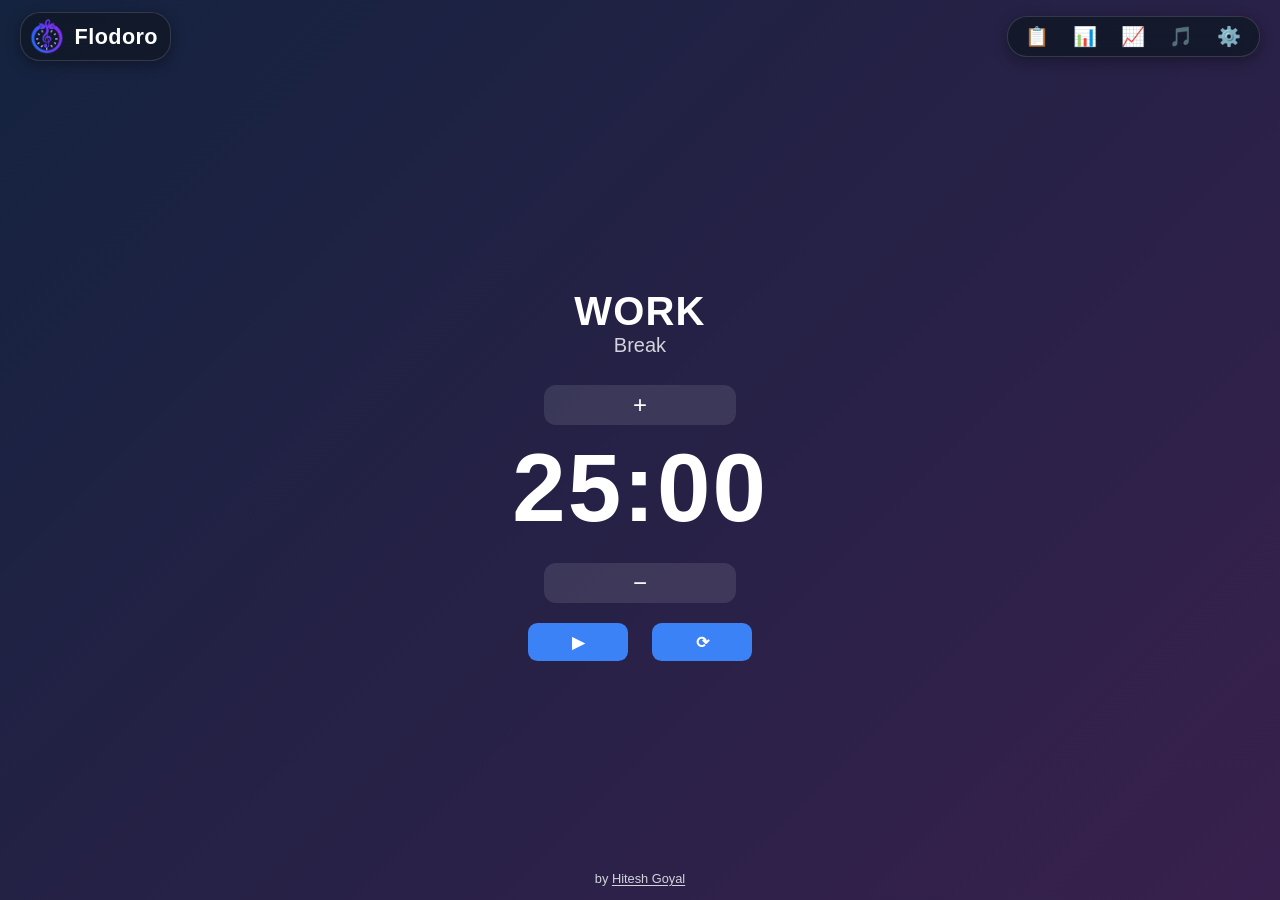
==== index.html @ b738a795 "Add author metadata and a share image for Flodoro Name Hitesh Goyal in the page metadata and structu" ====
<!DOCTYPE html>
<html lang="en">

<head>
  <meta charset="UTF-8" />
  <meta name="viewport" content="width=device-width, initial-scale=1.0" />
  <title>Flodoro — Pomodoro timer and task manager</title>
  <meta name="description"
    content="Flodoro is a free, serverless Pomodoro timer and local-first task manager with history, themes, notifications, and optional local music playlists." />
  <meta name="author" content="Hitesh Goyal" />
  <link rel="author" href="https://hiteshgoyal.me" />
  <meta name="robots" content="index, follow, max-image-preview:large" />
  <link rel="canonical" href="https://hiteshgoyal.me/flodoro/" />
  <link rel="sitemap" type="application/xml" title="Sitemap"
    href="https://hiteshgoyal.me/flodoro/sitemap.xml" />
  <link rel="alternate" type="text/markdown" href="index.html.md" title="LLM-readable page summary" />
  <link rel="help" type="text/plain" href="llms.txt" title="LLM and agent site index" />
  <meta property="og:type" content="website" />
  <meta property="og:site_name" content="Flodoro" />
  <meta property="og:title" content="Flodoro — Pomodoro timer and task manager" />
  <meta property="og:description"
    content="Serverless Pomodoro timer with local tasks, session history, themes, notifications, and optional local music." />
  <meta property="og:url" content="https://hiteshgoyal.me/flodoro/" />
  <meta property="og:image" content="https://hiteshgoyal.me/flodoro/assets/og-image.png" />
  <meta property="og:image:alt" content="Flodoro logo beside the words Pomodoro timer and task manager" />
  <meta property="og:image:width" content="1200" />
  <meta property="og:image:height" content="630" />
  <meta property="og:image:type" content="image/png" />
  <meta property="og:locale" content="en_US" />
  <meta name="twitter:card" content="summary_large_image" />
  <meta name="twitter:title" content="Flodoro — Pomodoro timer and task manager" />
  <meta name="twitter:description"
    content="Free, local-first Pomodoro timer and task manager. No account required." />
  <meta name="twitter:image" content="https://hiteshgoyal.me/flodoro/assets/og-image.png" />
  <meta name="twitter:image:alt" content="Flodoro logo beside the words Pomodoro timer and task manager" />
  <script type="application/ld+json">
    {
      "@context": "https://schema.org",
      "@type": ["SoftwareApplication", "WebApplication"],
      "name": "Flodoro",
      "alternateName": "Flodoro Pomodoro",
      "url": "https://hiteshgoyal.me/flodoro/",
      "image": "https://hiteshgoyal.me/flodoro/assets/og-image.png",
      "codeRepository": "https://github.com/indianeagle4599/flodoro",
      "description": "Serverless, local-first Pomodoro timer and task manager with session history, themes, notifications, and optional local music playlists.",
      "author": {
        "@type": "Person",
        "name": "Hitesh Goyal",
        "url": "https://hiteshgoyal.me"
      },
      "applicationCategory": "ProductivityApplication",
      "operatingSystem": "Any",
      "browserRequirements": "Requires JavaScript. Works in modern browsers with localStorage.",
      "offers": {
        "@type": "Offer",
        "price": "0",
        "priceCurrency": "USD"
      },
      "featureList": [
        "Configurable Pomodoro work and break durations",
        "Local task list with starring and reordering",
        "Session history and statistics",
        "Theme presets, gradients, and dark mode",
        "Notification sounds, toasts, and browser alerts",
        "Local music folder playlists via browser APIs"
      ],
      "isAccessibleForFree": true,
      "inLanguage": "en"
    }
  </script>
  <link rel="icon" type="image/png" href="assets/flodoro-logo.png" />
  <link rel="stylesheet" href="style.css" />
</head>

<!-- 🔔 Audio notification chime -->
<audio id="notification-sound"
  src="assets/audio/notify.mp3"
  preload="auto"></audio>

<!-- 💬 Toast container -->
<div id="toast" class="toast hidden" role="alert"></div>

<style>
  .toast {
    position: fixed;
    bottom: 20px;
    left: 50%;
    transform: translateX(-50%);
    background: #333;
    color: #fff;
    padding: 12px 20px;
    border-radius: 8px;
    font-size: 0.9rem;
    z-index: 9999;
    opacity: 0;
    transition: opacity 0.3s ease;
  }

  .toast.show {
    opacity: 1;
  }
</style>


<body>
  <noscript>
    <p class="noscript-notice">Flodoro needs JavaScript for the timer.
      See the <a href="index.html.md">page summary</a> or <a href="https://github.com/indianeagle4599/flodoro">repository</a>.</p>
  </noscript>
  <div id="app" tabindex="0">
    <header class="app-navbar" role="banner">
      <div class="navbar-brand">
        <img class="navbar-logo" src="assets/flodoro-logo.png" alt="Flodoro logo, a clock with a treble clef" width="36" height="36" />
        <h1 class="navbar-title">Flodoro</h1>
      </div>
      <div class="header-tray">
        <button id="tasks-button" class="icon-button" aria-label="Tasks" title="Tasks">📋</button>
        <button id="history-button" class="icon-button" aria-label="History" title="History">📊</button>
        <button id="stats-button" class="icon-button" aria-label="Statistics" title="Statistics">📈</button>
        <button id="audio-settings-button" class="icon-button" aria-label="Audio Settings"
          title="Audio Settings">🎵</button>
        <button id="settings-button" class="icon-button" aria-label="Settings" title="Settings">⚙️</button>
      </div>
    </header>
    <main class="main-content">
      <!-- User's selected quote of the day (if any) -->
      <div id="theme-quote-display" class="theme-quote hidden"></div>
      <!-- Motivational quote display shown during breaks; clicking cycles through quotes and a star button allows favouriting -->
      <div id="quote-display" class="quote-display hidden" role="button" aria-label="Break quote"></div>
      <!-- Mode toggle: click to switch between work and break sessions -->
      <div id="mode-toggle" class="mode-toggle" role="button" tabindex="0" aria-label="Toggle work/break">
        <span id="mode-main" class="mode-main">Work</span>
        <span id="mode-sub" class="mode-sub">Break</span>
      </div>
      <!-- Session label and timer wrapped with plus/minus controls -->
      <div id="session-label" class="session-label">Work</div>
      <div id="timer-wrapper" class="timer-wrapper">
        <button id="add-minute" class="icon-button time-adjust-btn" aria-label="Add one minute">+</button>
        <div id="timer-display" class="timer-display">25:00</div>
        <button id="subtract-minute" class="icon-button time-adjust-btn" aria-label="Remove one minute">−</button>
      </div>
      <div id="controls" class="controls">
        <button id="start-button" class="control-button" aria-label="Start / Pause" title="Start / Pause">▶</button>
        <button id="reset-button" class="control-button" aria-label="Reset" title="Reset">⟳</button>
        <button id="postpone-button" class="control-button hidden">Postpone Break</button>
      </div>

      <!-- Display the current task (if task manager is enabled) -->
      <div id="current-task" class="current-task hidden"></div>

      <!-- Display flagged (starred) tasks prominently -->
      <div id="flagged-tasks-display" class="flagged-tasks-display hidden"></div>
    </main>
    <footer class="site-credit">by <a href="https://hiteshgoyal.me">Hitesh Goyal</a></footer>
    <!-- Settings panel: slides out from the top right under the settings button. Hides when not active. -->
    <div id="settings-panel" class="settings-panel slideout hidden" role="dialog" aria-modal="true"
      aria-labelledby="settings-title">
      <h2 id="settings-title" class="settings-title">Settings</h2>
      <div class="settings-content">
        <!-- Duration settings grouped into two rows for cleaner layout -->
        <div class="settings-row">
          <div class="settings-group">
            <label for="work-duration">Work&nbsp;(min)</label>
            <input type="number" id="work-duration" min="1" value="25" />
          </div>
          <div class="settings-group">
            <label for="short-break-duration">Short&nbsp;break&nbsp;(min)</label>
            <input type="number" id="short-break-duration" min="1" value="5" />
          </div>
        </div>
        <div class="settings-row">
          <div class="settings-group">
            <label for="long-break-duration">Long&nbsp;break&nbsp;(min)</label>
            <input type="number" id="long-break-duration" min="1" value="15" />
          </div>
          <div class="settings-group">
            <label for="sessions-before-long">Pomodoros&nbsp;before&nbsp;long&nbsp;break</label>
            <input type="number" id="sessions-before-long" min="1" value="4" />
          </div>
        </div>
        <!-- Colour settings: gradient, accent and colour mode toggle in one row -->
        <div class="settings-row">
          <div class="settings-group">
            <label>Gradient</label>
            <div class="color-input-row">
              <input type="color" id="bg-color1" value="#3358a2" />
              <input type="color" id="bg-color2" value="#8f5bbb" />
            </div>
          </div>
          <div class="settings-group">
            <label for="color-picker">Accent</label>
            <input type="color" id="color-picker" value="#3b82f6" />
          </div>
          <div class="settings-group">
            <label for="color-mode-toggle">Mode</label>
            <button id="color-mode-toggle" class="toggle-button" aria-label="Toggle colour mode">Dark&nbsp;Mode</button>
          </div>
        </div>
        <!-- Theme preset selection (always below custom colour choices) -->
        <div class="settings-group">
          <label for="theme-preset-select">Theme&nbsp;preset</label>
          <select id="theme-preset-select">
            <option value="custom">Custom</option>
            <option value="twilight">Twilight</option>
            <option value="blue">Blue</option>
            <option value="green">Green</option>
            <option value="pink">Pink</option>
            <option value="frost">Frost</option>
            <option value="golden">Golden</option>
          </select>
        </div>
        <div class="settings-group notification-launch-group">
          <label id="notification-settings-label">Notifications</label>
          <div class="notification-launch-row">
            <span id="notification-settings-summary" class="settings-summary" aria-live="polite"></span>
            <button id="notification-settings-button" class="icon-button compact-panel-button" type="button"
              aria-label="Notification Settings" title="Notification Settings">🔔</button>
          </div>
        </div>
        <!-- Settings actions -->
        <div class="settings-actions">
          <button id="save-settings" class="control-button">Save</button>
          <button id="close-settings" class="control-button">Close</button>
        </div>
      </div>
    </div>
    <div id="notification-panel" class="notification-panel slideout hidden" role="dialog" aria-modal="true"
      aria-labelledby="notification-title">
      <h2 id="notification-title" class="panel-title">Notification Settings</h2>
      <div class="notification-content">
        <div id="notification-settings-container"></div>
        <div class="notification-actions">
          <button id="back-notifications" class="control-button">Back</button>
          <button id="close-notifications" class="control-button">Close</button>
        </div>
      </div>
    </div>
    <!-- Tasks panel: lists and manages tasks independently of settings -->
    <div id="tasks-panel" class="tasks-panel slideout hidden" role="dialog" aria-modal="true"
      aria-labelledby="tasks-title">
      <h2 id="tasks-title" class="panel-title">Tasks</h2>
      <div class="tasks-content">
        <div class="task-input-row">
          <input type="text" id="new-task-input" placeholder="Add a new task" />
          <button id="add-task-button" class="icon-button" aria-label="Add task">+</button>
        </div>
        <ul id="tasks-list" class="tasks-list"></ul>
        <div class="tasks-actions">
          <button id="close-tasks" class="control-button">Close</button>
        </div>
      </div>
    </div>
    <!-- History panel: displays completed work/break sessions -->
    <div id="history-panel" class="history-panel slideout hidden" role="dialog" aria-modal="true"
      aria-labelledby="history-title">
      <h2 id="history-title" class="panel-title">History</h2>
      <div class="history-content">
        <ul id="history-list" class="history-list"></ul>
        <div class="history-actions">
          <button id="clear-history" class="control-button">Clear</button>
          <button id="close-history" class="control-button">Close</button>
        </div>
      </div>
    </div>
    <!-- Audio settings panel: manages local playlists and playback -->
    <div id="audio-panel" class="audio-panel slideout hidden" role="dialog" aria-modal="true"
      aria-labelledby="audio-title">
      <h2 id="audio-title" class="panel-title">Audio Settings</h2>
      <div class="audio-content">
        <div class="settings-group playlist-launch-group">
          <label id="playlist-manager-label">Playlists</label>
          <div class="playlist-launch-row">
            <span id="playlist-manager-summary" class="settings-summary" aria-live="polite"></span>
            <button id="playlist-manager-button" class="icon-button compact-panel-button" type="button"
              aria-label="Playlist Manager" title="Playlist Manager">📁</button>
          </div>
        </div>
        <div class="settings-group">
          <label for="audio-genre-select">Playlist</label>
          <select id="audio-genre-select"><!-- options injected by JS --></select>
        </div>
        <div class="settings-group">
          <label for="audio-select">Track</label>
          <select id="audio-select">
            <option value="none">None</option>
            <!-- Track options will be populated dynamically -->
          </select>
        </div>
        <!-- Playback controls – circular pill buttons -->
        <div class="audio-playback-row">
          <button id="prev-track" class="pill-btn" aria-label="Previous">⏮</button>
          <button id="audio-play-pause" class="pill-btn" aria-label="Play / pause">▶</button>
          <button id="next-track" class="pill-btn" aria-label="Next">⏭</button>
        </div>
        <!-- Volume and mute -->
        <div class="volume-row">
          <button id="mute-toggle" class="icon-button" aria-label="Toggle mute">🔊</button>
          <input type="range" id="volume-slider" min="0" max="1" step="0.01" value="0.5" />
        </div>
        <!-- Audio progress bar (shown when a track is loaded) -->
        <div class="settings-group audio-progress-group hidden">
          <label for="audio-progress">Audio position</label>
          <input type="range" id="audio-progress" min="0" max="100" step="0.1" value="0" />
        </div>
        <div class="audio-actions">
          <button id="close-audio" class="control-button">Close</button>
        </div>
      </div>
    </div>
    <!-- Playlist manager panel: focused folder management away from the audio panel -->
    <div id="playlist-panel" class="playlist-panel slideout hidden" role="dialog" aria-modal="true"
      aria-labelledby="playlist-title">
      <h2 id="playlist-title" class="panel-title">Playlist Manager</h2>
      <div class="playlist-content">
        <div class="settings-group local-audio-group">
          <div class="local-audio-actions">
            <button id="local-audio-folder-button" class="control-button" type="button">Add folder</button>
            <button id="clear-local-audio-button" class="control-button hidden" type="button">Clear all</button>
          </div>
          <div id="local-audio-status" class="local-audio-status">Add one or more local music folders.</div>
          <div id="local-audio-list" class="local-audio-list" aria-live="polite"></div>
          <input id="local-audio-input" class="hidden" type="file" accept="audio/*" multiple webkitdirectory />
        </div>
        <div class="playlist-actions">
          <button id="back-playlist" class="control-button">Back</button>
          <button id="close-playlist" class="control-button">Close</button>
        </div>
      </div>
    </div>
    <!-- Statistics panel: shows counts of sessions and tasks -->
    <div id="stats-panel" class="stats-panel slideout hidden" role="dialog" aria-modal="true"
      aria-labelledby="stats-title">
      <h2 id="stats-title" class="panel-title">Statistics</h2>
      <div class="stats-content">
        <div id="stats-summary" class="stats-summary"></div>
        <div class="stats-actions">
          <button id="close-stats" class="control-button">Close</button>
        </div>
      </div>
    </div>
  </div>
  <audio id="audio-player" preload="auto"></audio>
  <script src="app.js"></script>
  <script data-goatcounter="https://hitesh-pomodoro.goatcounter.com/count"
    async src="//gc.zgo.at/count.js"></script>
</body>

</html>
---- style.css ----
/*
 * Stylesheet for the Flodoro web application
 *
 * The design focuses on simplicity and minimal distraction, with
 * clean typography and generous spacing. A full‑screen background
 * image is overlaid with a subtle colour tint to improve contrast
 * for the timer and controls. All colours and sizes are defined
 * with CSS variables to make future theme customisation easy.
 */

/* Root variables for colours, sizes and fonts */
:root {
  --font-family: "Segoe UI", Roboto, Helvetica, Arial, sans-serif;
  --color-primary: #fff;
  --color-secondary: #d1d5db;
  --color-accent: #3b82f6;
  --color-danger: #ef4444;
  --color-bg-overlay: rgba(0, 0, 0, 0.35);
  --panel-bg: rgba(17, 24, 39, 0.75);
  --font-size-title: 2.5rem;
  --font-size-timer: 6rem;
  --font-size-label: 2.5rem;
  --border-radius: 12px;
  --input-bg: #374151;
  --input-color: #ffffff;
  --input-border: transparent;

  /* Background used for quote displays; modified by JS for dark/light mode */
  --quote-bg: rgba(0, 0, 0, 0.4);

  /* Translucent surfaces for chips, items, pills, hovers. Flipped by JS for light mode. */
  --surface-soft: rgba(255, 255, 255, 0.1);
  --surface-soft-border: rgba(255, 255, 255, 0.12);
  --surface-strong: rgba(255, 255, 255, 0.22);
  --panel-border: rgba(255, 255, 255, 0.15);
  --panel-shadow: 0 4px 16px rgba(0, 0, 0, 0.5);
  --panel-top: 4.25rem;
}

html,
body {
  margin: 0;
  padding: 0;
  width: 100%;
  height: 100%;
  overflow: hidden;
  font-family: var(--font-family);
  color: var(--color-primary);
}

#app {
  position: relative;
  width: 100%;
  height: 100%;
  display: flex;
  flex-direction: column;
  align-items: center;
  justify-content: space-between;
  /* The background image will be updated by JavaScript via inline style */
  background-size: cover;
  background-position: center;
  background-repeat: no-repeat;
}

/* A dark overlay to enhance readability over the background image */
#app::before {
  content: "";
  position: absolute;
  top: 0;
  left: 0;
  right: 0;
  bottom: 0;
  background: var(--color-bg-overlay);
  z-index: 0;
}

/* Ensure the main content sits above the overlay */
.app-navbar,
.main-content,
.settings-panel {
  position: relative;
  z-index: 1;
}

/* Top row: brand title left, icon tray right (no full-width bar chrome) */
.app-navbar {
  width: 100%;
  padding: 0.75rem 1.25rem;
  display: flex;
  justify-content: space-between;
  align-items: center;
  gap: 1rem;
  box-sizing: border-box;
}

/* Brand tray: same fixed dark chrome as the options pill */
.navbar-brand {
  display: flex;
  align-items: center;
  gap: 0.6rem;
  min-width: 0;
  padding: 0.35rem 0.75rem 0.35rem 0.5rem;
  background: rgba(17, 24, 39, 0.82);
  backdrop-filter: blur(12px);
  border: 1px solid rgba(255, 255, 255, 0.14);
  border-radius: 20px;
  box-shadow: 0 4px 14px rgba(0, 0, 0, 0.35);
  flex-shrink: 0;
}

.navbar-logo {
  width: 2.25rem;
  height: 2.25rem;
  object-fit: contain;
  flex-shrink: 0;
}

.navbar-title {
  margin: 0;
  font-size: 1.35rem;
  font-weight: 700;
  letter-spacing: 0.02em;
  color: #ffffff;
  white-space: nowrap;
}

/* Header buttons container groups tasks, history and settings icons */
.header-buttons {
  display: flex;
  gap: 0.5rem;
}

/* ---------- header pill tray (always dark chrome, regardless of colour mode) ---------- */
.header-tray {
  display: flex;
  gap: .5rem;
  padding: .35rem .6rem;
  background: rgba(17, 24, 39, 0.82);
  backdrop-filter: blur(12px);
  border: 1px solid rgba(255, 255, 255, 0.14);
  border-radius: 20px;
  box-shadow: 0 4px 14px rgba(0, 0, 0, 0.35);
  flex-shrink: 0;
}

.header-tray .icon-button {
  color: #ffffff;
}

.header-tray .icon-button:hover {
  color: var(--color-accent);
  background: rgba(255, 255, 255, 0.12);
}

.icon-button {
  background: transparent;
  border: none;
  font-size: 1.2rem;
  cursor: pointer;
  color: var(--color-primary);
  padding: 0.25rem 0.5rem;
  line-height: 1;
  border-radius: var(--border-radius);
  transition: background 0.2s ease, color 0.2s ease;
}

.icon-button:hover {
  color: var(--color-accent);
  background: var(--surface-soft);
}

/* Mode toggle styling: displays current and next session types */
.mode-toggle {
  display: flex;
  flex-direction: column;
  align-items: center;
  margin-bottom: 0.5rem;
  cursor: pointer;
  /* include transform-style and backface visibility for smoother 3D flips */
  transform-style: preserve-3d;
  backface-visibility: hidden;
  transition: transform 0.6s ease, background 0.2s ease, border 0.2s ease;
  padding: 0.25rem 0.5rem;
  border-radius: var(--border-radius);
  perspective: 800px;
  /* allow 3D flip */
}

/* Highlight on hover */
.mode-toggle:hover {
  background: var(--surface-soft);
  border: 1px solid var(--color-accent);
}

/* Rotation animation when toggled; JS adds/removes this class */
.mode-toggle.rotated {
  transform: rotateX(360deg);
}

.mode-main {
  font-size: var(--font-size-label);
  font-weight: bolder;
  text-transform: uppercase;
  letter-spacing: 1.2px;
}

.mode-sub {
  font-size: 1.25rem;
  color: var(--color-secondary);
}

/* Main content area containing timer and controls */
.main-content {
  flex: 1;
  display: flex;
  flex-direction: column;
  align-items: center;
  justify-content: center;
  text-align: center;
  padding: 1rem 1rem 2.4rem;
}

/* Quiet author credit. Absolute so the timer stays centered. */
.site-credit {
  position: absolute;
  left: 0;
  right: 0;
  bottom: 0.85rem;
  z-index: 1;
  margin: 0;
  text-align: center;
  font-size: 0.8rem;
  line-height: 1.2;
  color: var(--color-secondary);
}

.site-credit a {
  color: inherit;
  text-underline-offset: 0.15em;
}

.site-credit a:hover {
  color: var(--color-primary);
}

.noscript-notice {
  position: relative;
  z-index: 2;
  margin: 0.75rem auto;
  padding: 0.75rem 1rem;
  max-width: 28rem;
  text-align: center;
  background: rgba(17, 24, 39, 0.92);
  border-radius: var(--border-radius);
}

.noscript-notice a {
  color: inherit;
  text-decoration: underline;
}

.session-label {
  /* Hide the redundant session label since mode toggle displays it */
  display: none;
}

.timer-display {
  font-size: var(--font-size-timer);
  font-weight: bold;
  margin-bottom: 0.75rem;
  letter-spacing: 2px;
}

/* Timer wrapper that positions plus/minus above and below the timer */
.timer-wrapper {
  display: flex;
  flex-direction: column;
  align-items: center;
  gap: 0.5rem;
}

/* Buttons used for adjusting time */
.time-adjust-btn {
  font-size: 1.5rem;
  width: 2.5rem;
  height: 2.5rem;
  display: flex;
  align-items: center;
  justify-content: center;
  border-radius: 50%;
  background: var(--surface-soft);
  color: var(--color-primary);
  border: none;
  cursor: pointer;
  transition: background 0.2s ease;
}

.time-adjust-btn:hover {
  background: var(--surface-strong);
}

/* Controls */
.controls {
  display: flex;
  gap: 1rem;
}

/*
 * Buttons used across the app (start/pause, reset, save, close, etc.).
 * Use the accent colour for the background and dynamically computed
 * accent‑text colour for the icon/text so that contrast remains high
 * regardless of the chosen accent colour. Hover state darkens the
 * background slightly using the darker accent colour generated in
 * JavaScript (via applyThemeColor). Disabled state appears faded.
 */
.control-button {
  background: var(--color-accent);
  color: var(--accent-text);
  border: none;
  border-radius: var(--border-radius);
  padding: 0.75rem 1.5rem;
  font-size: 1rem;
  cursor: pointer;
  min-width: 100px;
  transition: background 0.2s ease, color 0.2s ease;
}

/* Hover state uses the darker accent colour for a subtle lift */
.control-button:hover {
  background: var(--color-accent-dark);
  color: var(--accent-text);
}

.control-button:disabled {
  opacity: 0.5;
  cursor: not-allowed;
}

.hidden {
  display: none !important;
}

/* Settings panel styles */
/* Panel styling with frosted glass effect for settings, tasks, history, audio and stats */
.settings-panel,
.tasks-panel,
.history-panel,
.audio-panel,
.stats-panel,
.notification-panel,
.playlist-panel {
  position: absolute;
  top: var(--panel-top);
  /* below navbar */
  /* horizontal offsets are set individually in specific definitions */
  width: 22rem;
  max-width: 90vw;
  background: var(--panel-bg);
  backdrop-filter: blur(20px);
  border-radius: var(--border-radius);
  box-shadow: var(--panel-shadow);
  border: 1px solid var(--panel-border);
  padding: 1rem;
  color: var(--color-primary);
  z-index: 2;
  overflow-y: auto;
  transition: opacity 0.3s ease, transform 0.3s ease;
}

/* Position individual panels relative to their respective icons */
.settings-panel,
.tasks-panel,
.history-panel,
.audio-panel,
.stats-panel,
.notification-panel,
.playlist-panel {
  right: 1.5rem;
}

.audio-panel.slideout,
.stats-panel.slideout {
  transform-origin: top right;
  transition: opacity 0.25s ease, transform 0.25s ease;
  opacity: 0;
  transform: scale(0.95);
}

.audio-panel.slideout:not(.hidden),
.stats-panel.slideout:not(.hidden) {
  opacity: 1;
  transform: scale(1);
}

/* Volume slider row inside audio panel */
.volume-row {
  display: flex;
  align-items: center;
  gap: 0.5rem;
  margin-bottom: 0.5rem;
}

.volume-row input[type="range"] {
  flex: 1;
  -webkit-appearance: none;
  appearance: none;
  height: 4px;
  border-radius: 2px;
  background: var(--color-secondary);
  outline: none;
}

.volume-row input[type="range"]::-webkit-slider-thumb {
  -webkit-appearance: none;
  appearance: none;
  width: 12px;
  height: 12px;
  border-radius: 50%;
  background: var(--color-accent);
  cursor: pointer;
  transition: transform 0.2s ease, background 0.2s ease;
}

.volume-row input[type="range"]:active::-webkit-slider-thumb {
  transform: scale(1.5);
  background: var(--color-accent-light);
}

/* ---------- pill buttons (audio controls) ---------- */
.pill-btn {
  width: 2.5rem;
  height: 2.5rem;
  border-radius: 50%;
  display: flex;
  align-items: center;
  justify-content: center;
  background: var(--surface-soft);
  border: none;
  color: var(--color-primary);
  font-size: 1rem;
  cursor: pointer;
  transition: background .2s;
}

.pill-btn:hover {
  background: var(--surface-strong);
}

.pill-btn.main {
  /* Main pill buttons (audio play/pause) use accent colour and dynamic text colour */
  background: var(--color-accent);
  color: var(--accent-text);
}

.local-audio-actions {
  display: flex;
  gap: 0.5rem;
  flex-wrap: wrap;
}

.local-audio-actions .control-button {
  flex: 1 1 8rem;
  margin: 0;
}

.local-audio-status {
  color: var(--color-secondary);
  font-size: 0.82rem;
  line-height: 1.35;
  margin-top: 0.4rem;
}

.local-audio-list {
  display: flex;
  flex-direction: column;
  gap: 0.45rem;
  margin-top: 0.55rem;
  max-height: 8.5rem;
  overflow-y: auto;
  padding-right: 0.2rem;
}

.local-audio-item {
  display: flex;
  gap: 0.45rem;
  align-items: center;
  padding: 0.55rem;
  border-radius: 0.5rem;
  background: var(--surface-soft);
  border: 1px solid var(--surface-soft-border);
}

.local-audio-item-details {
  min-width: 0;
  flex: 1 1 auto;
}

.local-audio-item-title {
  overflow: hidden;
  text-overflow: ellipsis;
  white-space: nowrap;
  font-size: 0.88rem;
  font-weight: 650;
}

.local-audio-item-meta {
  color: var(--color-secondary);
  font-size: 0.74rem;
  line-height: 1.25;
  margin-top: 0.15rem;
}

.local-audio-link-button,
.local-audio-delete-button {
  border: none;
  border-radius: 0.45rem;
  cursor: pointer;
  font-size: 0.72rem;
  font-weight: 700;
  padding: 0.35rem 0.5rem;
}

.local-audio-link-button {
  background: var(--surface-soft);
  color: var(--color-primary);
}

.local-audio-delete-button {
  background: var(--surface-soft);
  color: var(--color-secondary);
}

.audio-panel .panel-title {
  margin-bottom: 0.75rem;
}

.audio-panel .settings-group label {
  margin-bottom: 0.35rem;
}

.audio-panel .settings-group select {
  margin-bottom: 0.45rem;
}

.audio-panel .audio-playback-row {
  margin: 0.65rem 0;
}

.audio-panel .audio-actions {
  margin-top: 0.65rem;
}

/* Playback controls row in audio panel */
.audio-playback-row {
  display: flex;
  align-items: center;
  justify-content: center;
  gap: 1rem;
  margin: 1.2rem;
}

/* Stats summary styling */
.stats-summary {
  font-size: 0.9rem;
  line-height: 1.4;
  display: flex;
  flex-direction: column;
  gap: 0.25rem;
}

/* Quote display styling */
.quote-display {
  margin: 1.5rem;
  padding: 0.75rem 1rem;
  background: var(--quote-bg);
  border-radius: var(--border-radius);
  font-style: italic;
  font-size: 0.9rem;
  color: var(--color-secondary);
  max-width: 80%;
  text-align: center;
  display: flex;
  align-items: center;
  justify-content: center;
  gap: 0.5rem;
}

/* The user’s quote of the day displayed above the timer */
.theme-quote {
  margin: 0.5rem 1rem;
  padding: 0.75rem 1rem;
  background: var(--quote-bg);
  border-radius: var(--border-radius);
  font-size: 1rem;
  font-weight: 600;
  text-align: center;
  color: var(--color-primary);
  max-width: 90%;
  display: flex;
  align-items: center;
  justify-content: center;
  gap: 0.5rem;
}

/* Star button within quote display for selecting the quote of the day */
.star-quote-btn {
  background: transparent;
  border: none;
  color: var(--color-accent);
  font-size: 1.3rem;
  cursor: pointer;
  margin-left: 0.5rem;
  transition: color 0.2s ease;
}

.star-quote-btn:hover {
  color: var(--color-accent-light);
}

/* Remove button for theme quote */
.remove-theme-btn {
  background: transparent;
  border: none;
  color: var(--color-accent);
  font-size: 1.2rem;
  cursor: pointer;
  margin-left: 0.5rem;
  transition: color 0.2s ease;
}

.remove-theme-btn:hover {
  color: var(--color-accent-light);
}

/* Notification settings: launch row, focused panel controls and reminder chips */
.notification-launch-row,
.playlist-launch-row {
  display: flex;
  align-items: flex-start;
  justify-content: space-between;
  gap: 0.75rem;
}

.settings-summary {
  color: var(--color-secondary);
  display: flex;
  flex: 1;
  flex-wrap: wrap;
  gap: 0.35rem;
  line-height: 1.35;
}

.settings-summary-chip {
  background: var(--surface-soft);
  border: 1px solid var(--surface-soft-border);
  border-radius: 0.5rem;
  color: var(--color-primary);
  font-size: 0.78rem;
  padding: 0.25rem 0.45rem;
  white-space: nowrap;
}

.compact-panel-button {
  width: 2.25rem;
  height: 2.25rem;
  min-width: 2.25rem;
  padding: 0;
  flex: 0 0 auto;
}

.notification-content,
.notification-settings-stack,
.playlist-content {
  display: flex;
  flex-direction: column;
  gap: 0.75rem;
}

.notification-section {
  gap: 0.5rem;
}

.notification-toggle-row,
.notify-timing-option {
  display: flex;
  align-items: center;
  gap: 0.45rem;
  color: var(--color-primary);
  font-size: 0.9rem;
  margin-bottom: 0;
}

.notification-toggle-row {
  justify-content: space-between;
}

.notification-toggle-row-primary {
  font-weight: 600;
}

.notification-output-row {
  display: grid;
  gap: 0.5rem;
  grid-template-columns: repeat(2, minmax(0, 1fr));
}

.notification-sub-toggle,
.notify-timing-option {
  background: var(--surface-soft);
  border: 1px solid var(--surface-soft-border);
  border-radius: 0.5rem;
  padding: 0.55rem 0.65rem;
}

.notification-toggle-row input,
.notify-timing-option input {
  accent-color: var(--color-accent);
}

.notification-toggle-row:has(input:disabled),
.notify-timing-option:has(input:disabled),
.custom-notify-row input:disabled,
.custom-notify-row button:disabled,
.custom-notify-chip button:disabled {
  opacity: 0.55;
}

.notify-options {
  display: grid;
  gap: 0.5rem;
  grid-template-columns: repeat(3, minmax(0, 1fr));
  font-size: 0.9rem;
}

.custom-notify-row {
  display: flex;
  gap: 0.5rem;
}

.custom-notify-row input[type="number"] {
  flex: 1;
  min-width: 0;
  margin-bottom: 0;
}

.custom-notify-list {
  display: flex;
  flex-wrap: wrap;
  gap: 0.5rem;
}

.custom-notify-chip {
  background: var(--surface-soft);
  color: var(--color-primary);
  padding: 0.35rem 0.6rem;
  border-radius: 0.5rem;
  font-size: 0.8rem;
  display: flex;
  align-items: center;
  gap: 0.25rem;
}

.notification-actions,
.playlist-actions {
  display: flex;
  justify-content: flex-end;
  gap: 0.5rem;
}

@media (max-width: 480px) {
  .notification-output-row,
  .notify-options {
    grid-template-columns: 1fr;
  }
}
/* Hide the current task display since flagged tasks are shown instead */
.current-task {
  display: none !important;
}

/* Custom range styling for the audio progress bar */
#audio-progress {
  -webkit-appearance: none;
  appearance: none;
  width: 100%;
  height: 0.35rem;
  border-radius: 0.5rem;
  background: var(--color-secondary);
  background-image: linear-gradient(to right,
      var(--color-accent) 0%,
      var(--color-accent) var(--audio-progress-value, 0%),
      var(--color-secondary) var(--audio-progress-value, 0%),
      var(--color-secondary) 100%);
  background-size: 100% 100%;
  background-repeat: no-repeat;
  outline: none;
  cursor: pointer;
  transition: height 0.2s ease;
}

#audio-progress:hover {
  height: 0.5rem;
}

#audio-progress::-webkit-slider-thumb {
  -webkit-appearance: none;
  appearance: none;
  width: 0.9rem;
  height: 0.9rem;
  border-radius: 50%;
  background: var(--color-accent);
  box-shadow: 0 0 2px rgba(0, 0, 0, 0.5);
  opacity: 0;
  transition: opacity 0.2s ease, transform 0.2s ease;
}

#audio-progress:hover::-webkit-slider-thumb {
  opacity: 1;
}

#audio-progress:active::-webkit-slider-thumb {
  transform: scale(1.3);
}

/* Ensure slideout animations for tasks/history panels */
.tasks-panel.slideout,
.history-panel.slideout {
  transform-origin: top right;
  transition: opacity 0.25s ease, transform 0.25s ease;
  opacity: 0;
  transform: scale(0.95);
}

.tasks-panel.slideout:not(.hidden),
.history-panel.slideout:not(.hidden) {
  opacity: 1;
  transform: scale(1);
}

/* Panel title for tasks and history */
.panel-title {
  margin: 0;
  font-size: 1.5rem;
  font-weight: 600;
  text-align: center;
  margin-bottom: 0.5rem;
}

/* Content layout for tasks panel */
.tasks-content {
  display: flex;
  flex-direction: column;
  gap: 0.5rem;
}

.task-input-row {
  display: flex;
  gap: 0.5rem;
}

.task-input-row input[type="text"] {
  flex: 1;
  padding: 0.5rem;
  border-radius: var(--border-radius);
  border: 1px solid var(--input-border);
  background: var(--input-bg);
  color: var(--input-color);
  font-size: 1rem;
}

.tasks-list {
  list-style: none;
  padding: 0;
  margin: 0;
  max-height: 200px;
  overflow-y: auto;
}

.tasks-list li {
  display: flex;
  align-items: center;
  gap: 0.5rem;
  padding: 0.25rem 0;
  font-size: 0.9rem;
}

/* Delete button for tasks */
.tasks-list li .delete-button {
  margin-left: auto;
  background: transparent;
  border: none;
  color: var(--color-secondary);
  cursor: pointer;
  font-size: 1rem;
  transition: color 0.2s ease;
}

.tasks-list li .delete-button:hover {
  color: var(--color-danger);
}

.tasks-list li input[type="checkbox"] {
  accent-color: var(--color-accent);
  cursor: pointer;
}

.tasks-actions {
  display: flex;
  justify-content: flex-end;
  gap: 0.5rem;
}

/* Content layout for history panel */
.history-content {
  display: flex;
  flex-direction: column;
  gap: 0.5rem;
}

.history-list {
  list-style: none;
  padding: 0;
  margin: 0;
  max-height: 200px;
  overflow-y: auto;
}

.history-list li {
  margin-bottom: 0.25rem;
  font-size: 0.875rem;
  display: flex;
  justify-content: space-between;
  gap: 0.25rem;
}

.history-actions {
  display: flex;
  justify-content: space-between;
  gap: 0.5rem;
}

/* Slideout animation: hidden panels slide up slightly and fade */
.slideout {
  transform-origin: top right;
  transition: opacity 0.25s ease, transform 0.25s ease;
  opacity: 0;
  transform: scale(0.95);
}

.slideout:not(.hidden) {
  opacity: 1;
  transform: scale(1);
}

.settings-content {
  display: flex;
  flex-direction: column;
  gap: 0.75rem;
}

.volume-group {
  display: flex;
  align-items: center;
  gap: 0.5rem;
}

.volume-group input[type="range"] {
  flex: 1;
}

.audio-progress-group {
  display: flex;
  flex-direction: column;
  gap: 0.25rem;
}

.audio-progress-group input[type="range"] {
  width: 100%;
}

/* Secondary controls row beneath main controls */
.secondary-controls {
  margin-top: 1rem;
  display: flex;
  gap: 0.5rem;
  flex-wrap: wrap;
  justify-content: center;
}

.secondary-controls .icon-button {
  background: var(--surface-soft);
  border: none;
  font-size: 0.875rem;
  padding: 0.4rem 0.6rem;
  min-width: auto;
}

.secondary-controls .icon-button:hover {
  background: var(--surface-strong);
}

/* Current task display */
.current-task {
  margin-top: 1rem;
  font-size: 0.875rem;
  background: var(--quote-bg);
  padding: 0.5rem 0.75rem;
  border-radius: var(--border-radius);
  max-width: 90%;
  color: var(--color-primary);
  text-align: center;
}

.settings-title {
  margin: 0;
  font-size: 1.5rem;
  font-weight: 600;
  text-align: center;
}

.settings-group {
  display: flex;
  flex-direction: column;
}

.settings-group label {
  font-size: 0.875rem;
  margin-bottom: 0.5rem;
  color: var(--color-secondary);
}

.settings-group input[type="number"],
.settings-group select {
  padding: 0.5rem;
  border-radius: var(--border-radius);
  border: 1px solid var(--input-border);
  background: var(--input-bg);
  color: var(--input-color);
  font-size: 1rem;
  margin-bottom: 0.65rem;
}

/* Apply input background variables to number, color and text inputs within settings groups */
.settings-group input[type="number"],
.settings-group input[type="color"] {
  padding: 0.5rem;
  border-radius: var(--border-radius);
  border: 1px solid var(--input-border);
  background: var(--input-bg);
  color: var(--input-color);
  font-size: 1rem;
}

.settings-group input[type="range"] {
  width: 100%;
}

.settings-actions {
  display: flex;
  justify-content: space-between;
  gap: 1rem;
}

.settings-actions .control-button {
  flex: 1;
}

/* Responsive adjustments */
@media (max-width: 480px) {
  .timer-display {
    font-size: 4rem;
  }

  .navbar-title {
    font-size: 1.15rem;
  }

  .navbar-logo {
    width: 1.85rem;
    height: 1.85rem;
  }

  .control-button {
    padding: 0.5rem 1rem;
    font-size: 0.875rem;
  }

  .settings-panel {
    padding: 1rem;
  }
}

/* ===================================================================== */
/* Additional customisations added for improved UI (July 2025) */

/* Rows within settings panel for grouping related inputs */
.settings-row {
  display: flex;
  flex-wrap: wrap;
  gap: 1rem;
  margin-bottom: 1rem;
}

.settings-row .settings-group {
  flex: 1 1 0;
  min-width: 4rem;
}

/* Colour input row for gradient pickers */
.color-input-row {
  display: flex;
  gap: 0.5rem;
}

/* Toggle button styling for dark/light mode */
.toggle-button {
  display: inline-block;
  padding: 0.4rem 0.8rem;
  border-radius: 0.5rem;
  border: none;
  cursor: pointer;
  font-weight: 600;
  background: var(--color-accent);
  color: var(--accent-text, #fff);
  transition: background 0.3s ease, color 0.3s ease;
}

.toggle-button:hover {
  filter: brightness(1.1);
}

/* Broader time adjust buttons spanning timer width */
.time-adjust-btn {
  width: 12rem !important;
  height: 2.5rem !important;
  border-radius: 0.75rem !important;
  background: var(--surface-soft) !important;
  color: var(--color-primary) !important;
}

.time-adjust-btn:hover {
  background: var(--surface-strong) !important;
}

/* Add vertical spacing around timer wrapper */
.timer-wrapper {
  margin-top: 1rem;
  margin-bottom: 1rem;
}

/* Refined control buttons (start/pause/reset etc.) */
.control-button {
  padding: 0.6rem 1.3rem;
  margin: 0.25rem;
  border-radius: 0.6rem;
  font-weight: 600;
  background: var(--color-accent);
  color: var(--accent-text, #fff);
  transition: background 0.3s ease, color 0.3s ease, transform 0.2s ease;
}

.control-button:hover {
  transform: translateY(-1px);
}

/* Actions sections aligned to right with margin */
.tasks-actions,
.history-actions,
.audio-actions,
.stats-actions,
.settings-actions {
  margin-top: 1rem;
  display: flex;
  justify-content: flex-end;
  gap: 0.5rem;
}

/* Panel titles more prominent */
.panel-title,
.settings-title {
  font-size: 1.4rem;
  font-weight: 700;
  margin-bottom: 1rem;
}

/* Audio playback pill buttons unified styling */
.pill-btn {
  padding: 2rem;
  border-radius: 1rem;
  background: var(--surface-soft);
  color: var(--color-primary);
  border: none;
  font-size: 1.5rem;
  cursor: pointer;
  transition: background 0.2s ease;
}

.pill-btn.main {
  background: var(--color-accent);
  color: var(--accent-text, #fff);
}

.pill-btn:hover {
  background: var(--surface-strong);
}

/* Volume row spacing */
.volume-row {
  display: flex;
  align-items: center;
  gap: 0.5rem;
}

/* Scrollbars and padding for task/history lists */
.tasks-list,
.history-list {
  max-height: 250px;
  overflow-y: auto;
  padding-right: 0.5rem;
}

.tasks-list::-webkit-scrollbar,
.history-list::-webkit-scrollbar {
  width: 0.4rem;
}

.tasks-list::-webkit-scrollbar-track,
.history-list::-webkit-scrollbar-track {
  background: var(--surface-soft);
  border-radius: 1rem;
}

.tasks-list::-webkit-scrollbar-thumb,
.history-list::-webkit-scrollbar-thumb {
  background: var(--color-accent);
  border-radius: 1rem;
}

/* Flagged tasks display chips */
.flagged-tasks-display {
  margin-top: 1rem;
  margin-left: 12rem;
  margin-right: 12rem;
  display: flex;
  flex-wrap: wrap;
  gap: 0.5rem;
  justify-content: center;
}

.flagged-tasks-display .flag-chip {
  padding: 0.4rem 0.8rem;
  border-radius: 0.8rem;
  background: var(--surface-soft);
  color: var(--color-primary);
  font-size: 0.9rem;
  display: flex;
  align-items: center;
  gap: 0.3rem;
}

/* Star buttons inside task items */
.star-button {
  background: transparent;
  border: none;
  cursor: pointer;
  font-size: 1.25rem;
  margin: 0 0.4rem;
  color: var(--color-accent);
  transition: color 0.2s ease;
}

.star-button:hover {
  color: var(--color-accent-light);
}
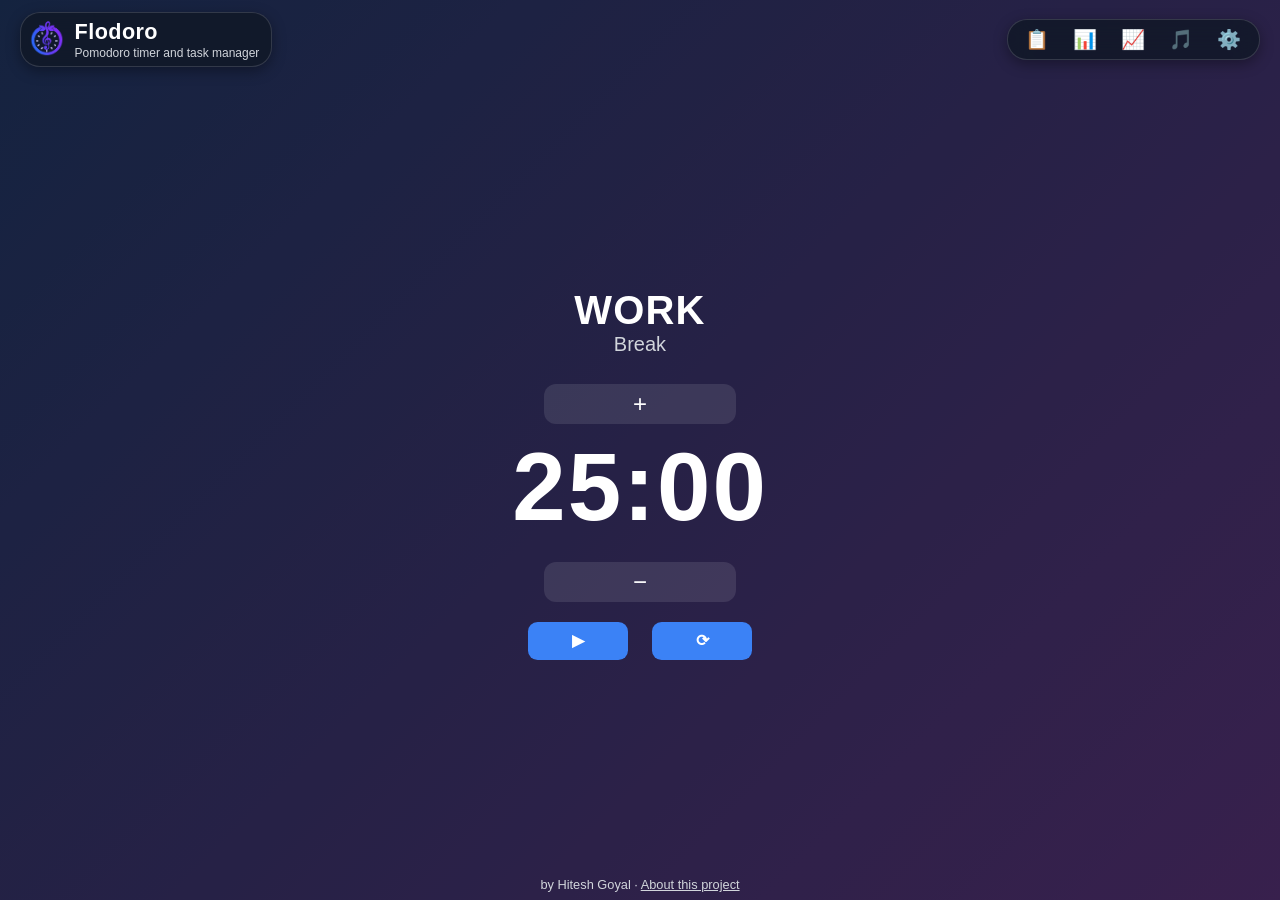
==== commit 919bc78e: "Fix Flodoro SEO metadata and discovery links" ====
--- a/index.html
+++ b/index.html
@@ -7,13 +7,11 @@
   <title>Flodoro — Pomodoro timer and task manager</title>
   <meta name="description"
     content="Flodoro is a free, serverless Pomodoro timer and local-first task manager with history, themes, notifications, and optional local music playlists." />
-  <meta name="author" content="Hitesh Goyal" />
-  <link rel="author" href="https://hiteshgoyal.me" />
+  <meta name="author" content="Flodoro" />
   <meta name="robots" content="index, follow, max-image-preview:large" />
   <link rel="canonical" href="https://hiteshgoyal.me/flodoro/" />
   <link rel="sitemap" type="application/xml" title="Sitemap"
     href="https://hiteshgoyal.me/flodoro/sitemap.xml" />
-  <link rel="alternate" type="text/markdown" href="index.html.md" title="LLM-readable page summary" />
   <link rel="help" type="text/plain" href="llms.txt" title="LLM and agent site index" />
   <meta property="og:type" content="website" />
   <meta property="og:site_name" content="Flodoro" />
@@ -21,34 +19,30 @@
   <meta property="og:description"
     content="Serverless Pomodoro timer with local tasks, session history, themes, notifications, and optional local music." />
   <meta property="og:url" content="https://hiteshgoyal.me/flodoro/" />
-  <meta property="og:image" content="https://hiteshgoyal.me/flodoro/assets/og-image.png" />
-  <meta property="og:image:alt" content="Flodoro logo beside the words Pomodoro timer and task manager" />
-  <meta property="og:image:width" content="1200" />
-  <meta property="og:image:height" content="630" />
-  <meta property="og:image:type" content="image/png" />
+  <meta property="og:image" content="https://hiteshgoyal.me/flodoro/assets/flodoro-logo.png" />
+  <meta property="og:image:alt" content="Flodoro logo" />
   <meta property="og:locale" content="en_US" />
-  <meta name="twitter:card" content="summary_large_image" />
+  <meta name="twitter:card" content="summary" />
   <meta name="twitter:title" content="Flodoro — Pomodoro timer and task manager" />
   <meta name="twitter:description"
     content="Free, local-first Pomodoro timer and task manager. No account required." />
-  <meta name="twitter:image" content="https://hiteshgoyal.me/flodoro/assets/og-image.png" />
-  <meta name="twitter:image:alt" content="Flodoro logo beside the words Pomodoro timer and task manager" />
+  <meta name="twitter:image" content="https://hiteshgoyal.me/flodoro/assets/flodoro-logo.png" />
+  <meta name="twitter:image:alt" content="Flodoro logo" />
   <script type="application/ld+json">
     {
       "@context": "https://schema.org",
-      "@type": ["SoftwareApplication", "WebApplication"],
+      "@type": "WebApplication",
+      "@id": "https://hiteshgoyal.me/flodoro/#app",
       "name": "Flodoro",
       "alternateName": "Flodoro Pomodoro",
       "url": "https://hiteshgoyal.me/flodoro/",
-      "image": "https://hiteshgoyal.me/flodoro/assets/og-image.png",
-      "codeRepository": "https://github.com/indianeagle4599/flodoro",
+      "image": "https://hiteshgoyal.me/flodoro/assets/flodoro-logo.png",
+      "sameAs": [
+        "https://github.com/indianeagle4599/flodoro",
+        "https://hiteshgoyal.me/projects/flodoro/"
+      ],
       "description": "Serverless, local-first Pomodoro timer and task manager with session history, themes, notifications, and optional local music playlists.",
-      "author": {
-        "@type": "Person",
-        "name": "Hitesh Goyal",
-        "url": "https://hiteshgoyal.me"
-      },
-      "applicationCategory": "ProductivityApplication",
+      "applicationCategory": "UtilitiesApplication",
       "operatingSystem": "Any",
       "browserRequirements": "Requires JavaScript. Works in modern browsers with localStorage.",
       "offers": {
@@ -105,13 +99,16 @@
 <body>
   <noscript>
     <p class="noscript-notice">Flodoro needs JavaScript for the timer.
-      See the <a href="index.html.md">page summary</a> or <a href="https://github.com/indianeagle4599/flodoro">repository</a>.</p>
+      See the <a href="https://github.com/indianeagle4599/flodoro">repository</a>.</p>
   </noscript>
   <div id="app" tabindex="0">
     <header class="app-navbar" role="banner">
       <div class="navbar-brand">
-        <img class="navbar-logo" src="assets/flodoro-logo.png" alt="Flodoro logo, a clock with a treble clef" width="36" height="36" />
-        <h1 class="navbar-title">Flodoro</h1>
+        <img class="navbar-logo" src="assets/flodoro-logo.png" alt="Flodoro logo" width="36" height="36" />
+        <div class="navbar-copy">
+          <h1 class="navbar-title">Flodoro</h1>
+          <p class="navbar-tagline">Pomodoro timer and task manager</p>
+        </div>
       </div>
       <div class="header-tray">
         <button id="tasks-button" class="icon-button" aria-label="Tasks" title="Tasks">📋</button>
@@ -151,7 +148,6 @@
       <!-- Display flagged (starred) tasks prominently -->
       <div id="flagged-tasks-display" class="flagged-tasks-display hidden"></div>
     </main>
-    <footer class="site-credit">by <a href="https://hiteshgoyal.me">Hitesh Goyal</a></footer>
     <!-- Settings panel: slides out from the top right under the settings button. Hides when not active. -->
     <div id="settings-panel" class="settings-panel slideout hidden" role="dialog" aria-modal="true"
       aria-labelledby="settings-title">
@@ -338,6 +334,7 @@
         </div>
       </div>
     </div>
+    <footer class="app-footer">by Hitesh Goyal · <a href="https://hiteshgoyal.me/projects/flodoro/">About this project</a></footer>
   </div>
   <audio id="audio-player" preload="auto"></audio>
   <script src="app.js"></script>
--- a/style.css
+++ b/style.css
@@ -124,6 +124,29 @@
   white-space: nowrap;
 }
 
+.navbar-copy {
+  min-width: 0;
+}
+
+.navbar-tagline {
+  margin: 0.1rem 0 0;
+  color: var(--color-secondary);
+  font-size: 0.75rem;
+  white-space: nowrap;
+}
+
+.app-footer {
+  position: relative;
+  z-index: 1;
+  padding: 0.5rem 1rem;
+  color: var(--color-secondary);
+  font-size: 0.8rem;
+}
+
+.app-footer a {
+  color: inherit;
+}
+
 /* Header buttons container groups tasks, history and settings icons */
 .header-buttons {
   display: flex;
@@ -217,30 +240,7 @@
   align-items: center;
   justify-content: center;
   text-align: center;
-  padding: 1rem 1rem 2.4rem;
-}
-
-/* Quiet author credit. Absolute so the timer stays centered. */
-.site-credit {
-  position: absolute;
-  left: 0;
-  right: 0;
-  bottom: 0.85rem;
-  z-index: 1;
-  margin: 0;
-  text-align: center;
-  font-size: 0.8rem;
-  line-height: 1.2;
-  color: var(--color-secondary);
-}
-
-.site-credit a {
-  color: inherit;
-  text-underline-offset: 0.15em;
-}
-
-.site-credit a:hover {
-  color: var(--color-primary);
+  padding: 1rem;
 }
 
 .noscript-notice {
@@ -1271,4 +1271,4 @@
 
 .star-button:hover {
   color: var(--color-accent-light);
-}+}
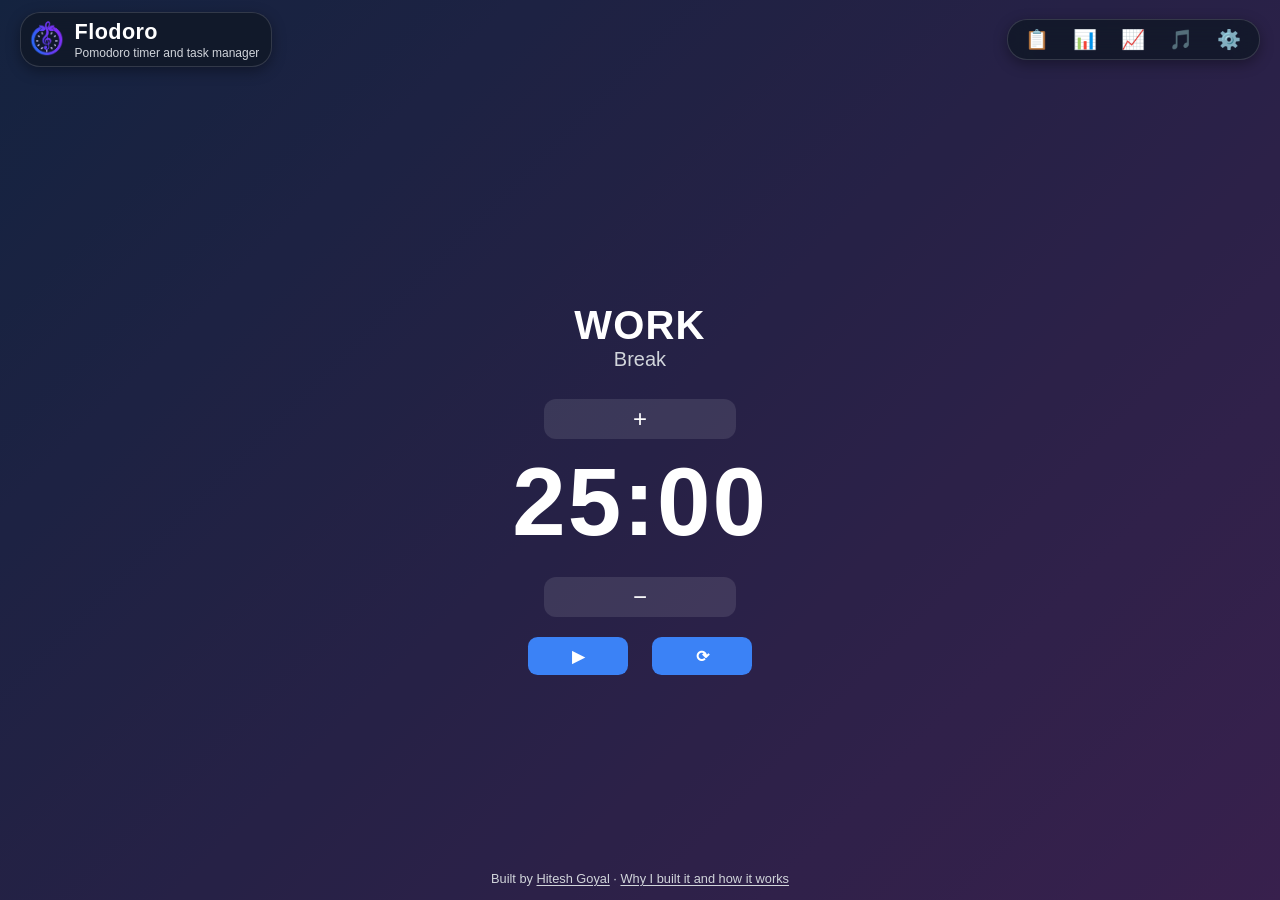
==== commit 7563d093: "Combine SEO metadata and author details" ====
--- a/index.html
+++ b/index.html
@@ -6,8 +6,9 @@
   <meta name="viewport" content="width=device-width, initial-scale=1.0" />
   <title>Flodoro — Pomodoro timer and task manager</title>
   <meta name="description"
-    content="Flodoro is a free, serverless Pomodoro timer and local-first task manager with history, themes, notifications, and optional local music playlists." />
-  <meta name="author" content="Flodoro" />
+    content="A free Pomodoro timer and task list that runs in your browser. No account; tasks and history stay on your device. Optional music from your own folders." />
+  <meta name="author" content="Hitesh Goyal" />
+  <link rel="author" href="https://hiteshgoyal.me/" />
   <meta name="robots" content="index, follow, max-image-preview:large" />
   <link rel="canonical" href="https://hiteshgoyal.me/flodoro/" />
   <link rel="sitemap" type="application/xml" title="Sitemap"
@@ -17,17 +18,20 @@
   <meta property="og:site_name" content="Flodoro" />
   <meta property="og:title" content="Flodoro — Pomodoro timer and task manager" />
   <meta property="og:description"
-    content="Serverless Pomodoro timer with local tasks, session history, themes, notifications, and optional local music." />
+    content="Free Pomodoro timer and task list in your browser. No account; your tasks and history stay on your device." />
   <meta property="og:url" content="https://hiteshgoyal.me/flodoro/" />
-  <meta property="og:image" content="https://hiteshgoyal.me/flodoro/assets/flodoro-logo.png" />
-  <meta property="og:image:alt" content="Flodoro logo" />
+  <meta property="og:image" content="https://hiteshgoyal.me/flodoro/assets/og-image.png" />
+  <meta property="og:image:width" content="1200" />
+  <meta property="og:image:height" content="630" />
+  <meta property="og:image:type" content="image/png" />
+  <meta property="og:image:alt" content="Flodoro logo beside the words Pomodoro timer and task manager" />
   <meta property="og:locale" content="en_US" />
-  <meta name="twitter:card" content="summary" />
+  <meta name="twitter:card" content="summary_large_image" />
   <meta name="twitter:title" content="Flodoro — Pomodoro timer and task manager" />
   <meta name="twitter:description"
-    content="Free, local-first Pomodoro timer and task manager. No account required." />
-  <meta name="twitter:image" content="https://hiteshgoyal.me/flodoro/assets/flodoro-logo.png" />
-  <meta name="twitter:image:alt" content="Flodoro logo" />
+    content="Free Pomodoro timer and task list. No account; data stays on your device." />
+  <meta name="twitter:image" content="https://hiteshgoyal.me/flodoro/assets/og-image.png" />
+  <meta name="twitter:image:alt" content="Flodoro logo beside the words Pomodoro timer and task manager" />
   <script type="application/ld+json">
     {
       "@context": "https://schema.org",
@@ -36,12 +40,17 @@
       "name": "Flodoro",
       "alternateName": "Flodoro Pomodoro",
       "url": "https://hiteshgoyal.me/flodoro/",
-      "image": "https://hiteshgoyal.me/flodoro/assets/flodoro-logo.png",
+      "image": "https://hiteshgoyal.me/flodoro/assets/og-image.png",
       "sameAs": [
         "https://github.com/indianeagle4599/flodoro",
         "https://hiteshgoyal.me/projects/flodoro/"
       ],
-      "description": "Serverless, local-first Pomodoro timer and task manager with session history, themes, notifications, and optional local music playlists.",
+      "description": "A free Pomodoro timer and task list that runs in your browser. No account; tasks and history stay on your device. Optional music from your own folders.",
+      "author": {
+        "@type": "Person",
+        "name": "Hitesh Goyal",
+        "url": "https://hiteshgoyal.me/"
+      },
       "applicationCategory": "UtilitiesApplication",
       "operatingSystem": "Any",
       "browserRequirements": "Requires JavaScript. Works in modern browsers with localStorage.",
@@ -104,7 +113,7 @@
   <div id="app" tabindex="0">
     <header class="app-navbar" role="banner">
       <div class="navbar-brand">
-        <img class="navbar-logo" src="assets/flodoro-logo.png" alt="Flodoro logo" width="36" height="36" />
+        <img class="navbar-logo" src="assets/flodoro-logo.png" alt="Flodoro logo, a clock with a treble clef" width="36" height="36" />
         <div class="navbar-copy">
           <h1 class="navbar-title">Flodoro</h1>
           <p class="navbar-tagline">Pomodoro timer and task manager</p>
@@ -334,7 +343,7 @@
         </div>
       </div>
     </div>
-    <footer class="app-footer">by Hitesh Goyal · <a href="https://hiteshgoyal.me/projects/flodoro/">About this project</a></footer>
+    <footer class="site-credit">Built by <a href="https://hiteshgoyal.me/">Hitesh Goyal</a> · <a href="https://hiteshgoyal.me/projects/flodoro/">Why I built it and how it works</a></footer>
   </div>
   <audio id="audio-player" preload="auto"></audio>
   <script src="app.js"></script>
--- a/style.css
+++ b/style.css
@@ -105,7 +105,7 @@
   border: 1px solid rgba(255, 255, 255, 0.14);
   border-radius: 20px;
   box-shadow: 0 4px 14px rgba(0, 0, 0, 0.35);
-  flex-shrink: 0;
+  flex-shrink: 1;
 }
 
 .navbar-logo {
@@ -126,25 +126,38 @@
 
 .navbar-copy {
   min-width: 0;
+  overflow: hidden;
 }
 
 .navbar-tagline {
   margin: 0.1rem 0 0;
   color: var(--color-secondary);
   font-size: 0.75rem;
+  overflow: hidden;
+  text-overflow: ellipsis;
   white-space: nowrap;
 }
 
-.app-footer {
-  position: relative;
+.site-credit {
+  position: absolute;
+  left: 0;
+  right: 0;
+  bottom: 0.85rem;
   z-index: 1;
-  padding: 0.5rem 1rem;
+  margin: 0;
+  text-align: center;
   color: var(--color-secondary);
   font-size: 0.8rem;
-}
-
-.app-footer a {
+  line-height: 1.2;
+}
+
+.site-credit a {
   color: inherit;
+  text-underline-offset: 0.15em;
+}
+
+.site-credit a:hover {
+  color: var(--color-primary);
 }
 
 /* Header buttons container groups tasks, history and settings icons */
@@ -773,6 +786,30 @@
     grid-template-columns: 1fr;
   }
 }
+
+@media (max-width: 420px) {
+  .app-navbar {
+    gap: 0.5rem;
+    padding-inline: 0.75rem;
+  }
+
+  .navbar-brand {
+    flex-shrink: 0;
+  }
+
+  .navbar-tagline {
+    display: none;
+  }
+
+  .header-tray {
+    gap: 0.2rem;
+    padding-inline: 0.35rem;
+  }
+
+  .header-tray .icon-button {
+    padding-inline: 0.3rem;
+  }
+}
 /* Hide the current task display since flagged tasks are shown instead */
 .current-task {
   display: none !important;
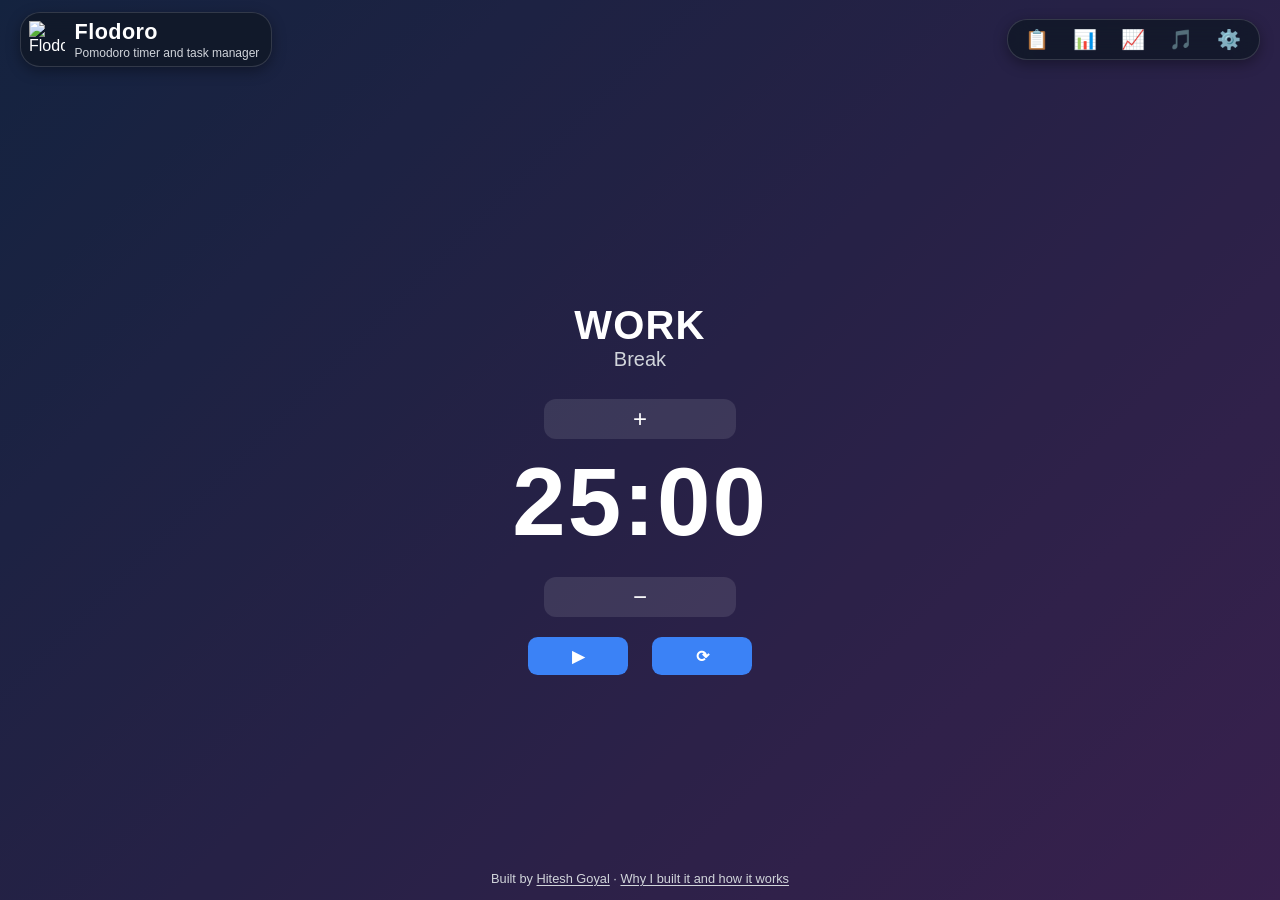
==== commit 5fcde4ad: "Improve head metadata, JSON-LD, and discovery links Add SoftwareApplication type, codeRepository, ma" ====
--- a/index.html
+++ b/index.html
@@ -13,7 +13,10 @@
   <link rel="canonical" href="https://hiteshgoyal.me/flodoro/" />
   <link rel="sitemap" type="application/xml" title="Sitemap"
     href="https://hiteshgoyal.me/flodoro/sitemap.xml" />
+  <link rel="alternate" type="text/markdown" href="index.html.md" title="LLM-readable page summary" />
   <link rel="help" type="text/plain" href="llms.txt" title="LLM and agent site index" />
+  <meta name="theme-color" content="#3358a2" />
+  <link rel="preconnect" href="https://gc.zgo.at" crossorigin />
   <meta property="og:type" content="website" />
   <meta property="og:site_name" content="Flodoro" />
   <meta property="og:title" content="Flodoro — Pomodoro timer and task manager" />
@@ -35,12 +38,13 @@
   <script type="application/ld+json">
     {
       "@context": "https://schema.org",
-      "@type": "WebApplication",
+      "@type": ["SoftwareApplication", "WebApplication"],
       "@id": "https://hiteshgoyal.me/flodoro/#app",
       "name": "Flodoro",
       "alternateName": "Flodoro Pomodoro",
       "url": "https://hiteshgoyal.me/flodoro/",
       "image": "https://hiteshgoyal.me/flodoro/assets/og-image.png",
+      "codeRepository": "https://github.com/indianeagle4599/flodoro",
       "sameAs": [
         "https://github.com/indianeagle4599/flodoro",
         "https://hiteshgoyal.me/projects/flodoro/"
@@ -51,7 +55,7 @@
         "name": "Hitesh Goyal",
         "url": "https://hiteshgoyal.me/"
       },
-      "applicationCategory": "UtilitiesApplication",
+      "applicationCategory": "ProductivityApplication",
       "operatingSystem": "Any",
       "browserRequirements": "Requires JavaScript. Works in modern browsers with localStorage.",
       "offers": {
@@ -71,49 +75,27 @@
       "inLanguage": "en"
     }
   </script>
-  <link rel="icon" type="image/png" href="assets/flodoro-logo.png" />
+  <link rel="icon" type="image/png" href="assets/flodoro-logo-navbar.png" />
+  <link rel="apple-touch-icon" href="assets/flodoro-logo-navbar.png" />
   <link rel="stylesheet" href="style.css" />
 </head>
+
+<body>
+  <noscript>
+    <p class="noscript-notice">Flodoro is a free Pomodoro timer and task manager that runs in your browser. JavaScript is required for the timer; see the <a href="index.html.md">page summary</a> or <a href="https://github.com/indianeagle4599/flodoro">repository</a>.</p>
+  </noscript>
 
 <!-- 🔔 Audio notification chime -->
 <audio id="notification-sound"
   src="assets/audio/notify.mp3"
-  preload="auto"></audio>
+  preload="none"></audio>
 
 <!-- 💬 Toast container -->
 <div id="toast" class="toast hidden" role="alert"></div>
-
-<style>
-  .toast {
-    position: fixed;
-    bottom: 20px;
-    left: 50%;
-    transform: translateX(-50%);
-    background: #333;
-    color: #fff;
-    padding: 12px 20px;
-    border-radius: 8px;
-    font-size: 0.9rem;
-    z-index: 9999;
-    opacity: 0;
-    transition: opacity 0.3s ease;
-  }
-
-  .toast.show {
-    opacity: 1;
-  }
-</style>
-
-
-<body>
-  <noscript>
-    <p class="noscript-notice">Flodoro needs JavaScript for the timer.
-      See the <a href="https://github.com/indianeagle4599/flodoro">repository</a>.</p>
-  </noscript>
   <div id="app" tabindex="0">
     <header class="app-navbar" role="banner">
       <div class="navbar-brand">
-        <img class="navbar-logo" src="assets/flodoro-logo.png" alt="Flodoro logo, a clock with a treble clef" width="36" height="36" />
+        <img class="navbar-logo" src="assets/flodoro-logo-navbar.png" alt="Flodoro logo, a clock with a treble clef" width="36" height="36" decoding="async" fetchpriority="high" />
         <div class="navbar-copy">
           <h1 class="navbar-title">Flodoro</h1>
           <p class="navbar-tagline">Pomodoro timer and task manager</p>
@@ -345,8 +327,8 @@
     </div>
     <footer class="site-credit">Built by <a href="https://hiteshgoyal.me/">Hitesh Goyal</a> · <a href="https://hiteshgoyal.me/projects/flodoro/">Why I built it and how it works</a></footer>
   </div>
-  <audio id="audio-player" preload="auto"></audio>
-  <script src="app.js"></script>
+  <audio id="audio-player" preload="none"></audio>
+  <script src="app.js" defer></script>
   <script data-goatcounter="https://hitesh-pomodoro.goatcounter.com/count"
     async src="//gc.zgo.at/count.js"></script>
 </body>
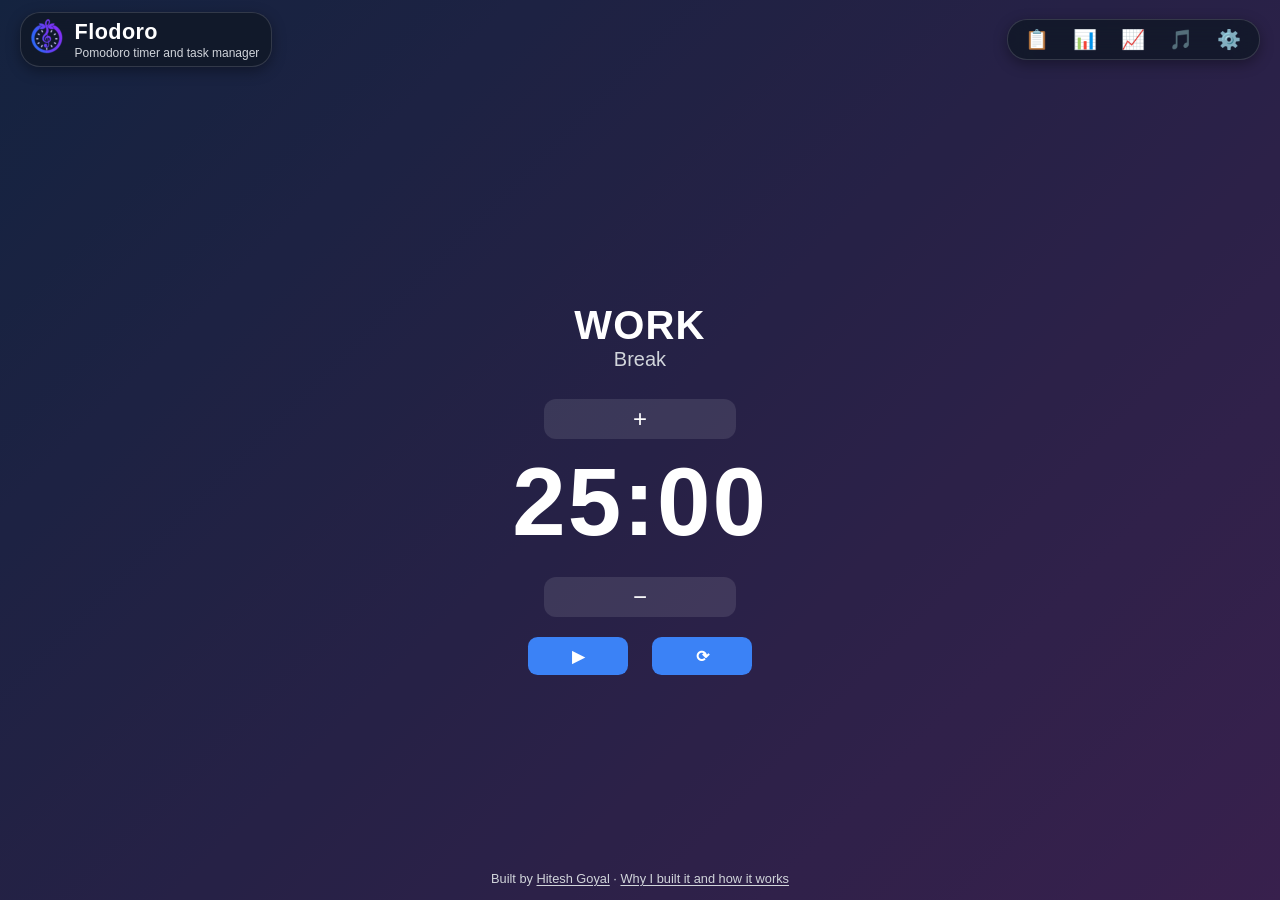
==== commit 7e523c04: "Serve responsive navbar logo at 1x/2x/3x with modern formats Generate AVIF, WebP, and PNG variants (" ====
--- a/index.html
+++ b/index.html
@@ -17,6 +17,9 @@
   <link rel="help" type="text/plain" href="llms.txt" title="LLM and agent site index" />
   <meta name="theme-color" content="#3358a2" />
   <link rel="preconnect" href="https://gc.zgo.at" crossorigin />
+  <link rel="preload" as="image" type="image/avif" fetchpriority="high"
+    imagesrcset="assets/flodoro-logo/flodoro-logo-36.avif 1x, assets/flodoro-logo/flodoro-logo-72.avif 2x, assets/flodoro-logo/flodoro-logo-108.avif 3x"
+    href="assets/flodoro-logo/flodoro-logo-36.avif" />
   <meta property="og:type" content="website" />
   <meta property="og:site_name" content="Flodoro" />
   <meta property="og:title" content="Flodoro — Pomodoro timer and task manager" />
@@ -75,8 +78,8 @@
       "inLanguage": "en"
     }
   </script>
-  <link rel="icon" type="image/png" href="assets/flodoro-logo-navbar.png" />
-  <link rel="apple-touch-icon" href="assets/flodoro-logo-navbar.png" />
+  <link rel="icon" type="image/png" sizes="32x32" href="assets/flodoro-logo/flodoro-logo-32.png" />
+  <link rel="apple-touch-icon" href="assets/flodoro-logo/flodoro-logo-180.png" />
   <link rel="stylesheet" href="style.css" />
 </head>
 
@@ -95,7 +98,16 @@
   <div id="app" tabindex="0">
     <header class="app-navbar" role="banner">
       <div class="navbar-brand">
-        <img class="navbar-logo" src="assets/flodoro-logo-navbar.png" alt="Flodoro logo, a clock with a treble clef" width="36" height="36" decoding="async" fetchpriority="high" />
+        <picture>
+          <source type="image/avif"
+            srcset="assets/flodoro-logo/flodoro-logo-36.avif 1x, assets/flodoro-logo/flodoro-logo-72.avif 2x, assets/flodoro-logo/flodoro-logo-108.avif 3x" />
+          <source type="image/webp"
+            srcset="assets/flodoro-logo/flodoro-logo-36.webp 1x, assets/flodoro-logo/flodoro-logo-72.webp 2x, assets/flodoro-logo/flodoro-logo-108.webp 3x" />
+          <img class="navbar-logo" src="assets/flodoro-logo/flodoro-logo-36.png"
+            srcset="assets/flodoro-logo/flodoro-logo-36.png 1x, assets/flodoro-logo/flodoro-logo-72.png 2x, assets/flodoro-logo/flodoro-logo-108.png 3x"
+            alt="Flodoro logo, a clock with a treble clef" width="36" height="36" decoding="async"
+            fetchpriority="high" />
+        </picture>
         <div class="navbar-copy">
           <h1 class="navbar-title">Flodoro</h1>
           <p class="navbar-tagline">Pomodoro timer and task manager</p>
--- a/style.css
+++ b/style.css
@@ -270,6 +270,25 @@
 .noscript-notice a {
   color: inherit;
   text-decoration: underline;
+}
+
+.toast {
+  position: fixed;
+  bottom: 20px;
+  left: 50%;
+  transform: translateX(-50%);
+  background: #333;
+  color: #fff;
+  padding: 12px 20px;
+  border-radius: 8px;
+  font-size: 0.9rem;
+  z-index: 9999;
+  opacity: 0;
+  transition: opacity 0.3s ease;
+}
+
+.toast.show {
+  opacity: 1;
 }
 
 .session-label {
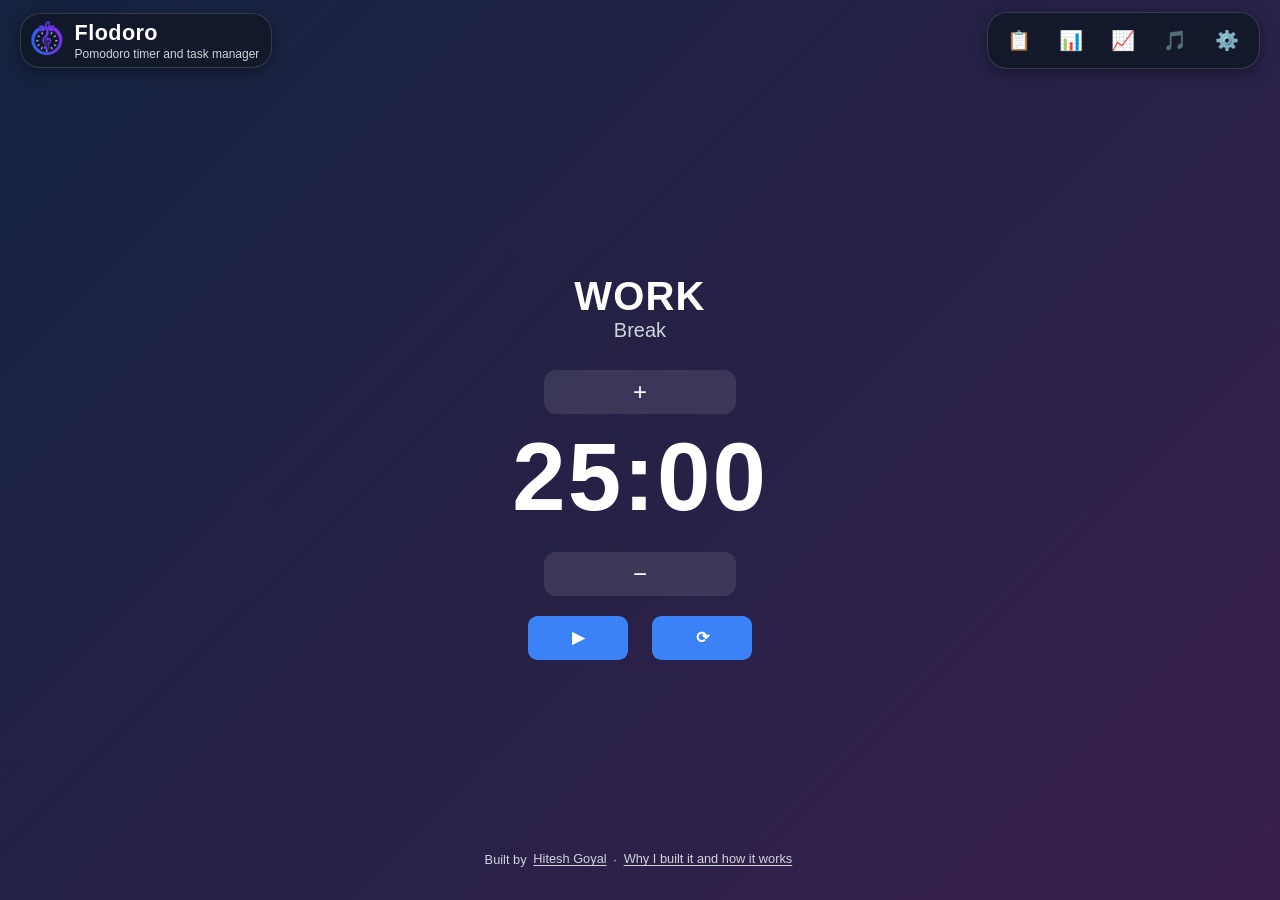
==== commit edcbd74a: "Add responsive layout CSS for common viewports and safe areas Introduce responsive.css with fluid ti" ====
--- a/index.html
+++ b/index.html
@@ -3,7 +3,7 @@
 
 <head>
   <meta charset="UTF-8" />
-  <meta name="viewport" content="width=device-width, initial-scale=1.0" />
+  <meta name="viewport" content="width=device-width, initial-scale=1.0, viewport-fit=cover" />
   <title>Flodoro — Pomodoro timer and task manager</title>
   <meta name="description"
     content="A free Pomodoro timer and task list that runs in your browser. No account; tasks and history stay on your device. Optional music from your own folders." />
@@ -81,6 +81,7 @@
   <link rel="icon" type="image/png" sizes="32x32" href="assets/flodoro-logo/flodoro-logo-32.png" />
   <link rel="apple-touch-icon" href="assets/flodoro-logo/flodoro-logo-180.png" />
   <link rel="stylesheet" href="style.css" />
+  <link rel="stylesheet" href="responsive.css" />
 </head>
 
 <body>
--- a/responsive.css
+++ b/responsive.css
@@ -0,0 +1,230 @@
+/*
+ * Responsive layout: fluid type, touch targets, safe areas, and short viewports.
+ * Visual identity (colors, chrome, gradients) unchanged — sizing and spacing only.
+ */
+
+:root {
+  --touch-min: 44px;
+  --app-safe-top: env(safe-area-inset-top, 0px);
+  --app-safe-right: env(safe-area-inset-right, 0px);
+  --app-safe-bottom: env(safe-area-inset-bottom, 0px);
+  --app-safe-left: env(safe-area-inset-left, 0px);
+  --font-size-timer: clamp(3.25rem, 11vw + 1.25rem, 6rem);
+  --font-size-label: clamp(1.35rem, 3.5vw + 0.65rem, 2.5rem);
+  --panel-max-height: calc(100dvh - var(--panel-top) - var(--app-safe-bottom) - 1.25rem);
+}
+
+#app {
+  box-sizing: border-box;
+  min-height: 100vh;
+  min-height: 100dvh;
+  padding:
+    var(--app-safe-top)
+    var(--app-safe-right)
+    calc(3.25rem + var(--app-safe-bottom))
+    var(--app-safe-left);
+}
+
+.app-navbar {
+  padding-top: max(0.75rem, var(--app-safe-top));
+  padding-left: max(1.25rem, var(--app-safe-left));
+  padding-right: max(1.25rem, var(--app-safe-right));
+}
+
+.main-content {
+  flex: 1 1 auto;
+  min-height: 0;
+  width: 100%;
+  max-width: 100%;
+  box-sizing: border-box;
+  overflow-x: hidden;
+  overflow-y: auto;
+  -webkit-overflow-scrolling: touch;
+  overscroll-behavior: contain;
+  padding-bottom: 0.75rem;
+}
+
+.site-credit {
+  bottom: calc(0.65rem + var(--app-safe-bottom));
+  padding-left: max(0.75rem, var(--app-safe-left));
+  padding-right: max(0.75rem, var(--app-safe-right));
+  font-size: clamp(0.7rem, 2.4vw, 0.8rem);
+  line-height: 1.35;
+  max-width: 100%;
+  box-sizing: border-box;
+}
+
+.site-credit a {
+  display: inline-block;
+  padding: 0.35rem 0.2rem;
+  min-height: var(--touch-min);
+  line-height: 1.25;
+  box-sizing: border-box;
+}
+
+.toast {
+  bottom: calc(1.25rem + var(--app-safe-bottom));
+  max-width: min(92vw, 28rem);
+}
+
+.header-tray .icon-button {
+  min-width: var(--touch-min);
+  min-height: var(--touch-min);
+  display: inline-flex;
+  align-items: center;
+  justify-content: center;
+  box-sizing: border-box;
+}
+
+.time-adjust-btn {
+  width: min(12rem, calc(100vw - 5rem)) !important;
+  min-height: var(--touch-min) !important;
+  max-width: 100%;
+  box-sizing: border-box;
+}
+
+.control-button {
+  min-height: var(--touch-min);
+  box-sizing: border-box;
+}
+
+.compact-panel-button {
+  min-width: var(--touch-min);
+  min-height: var(--touch-min);
+}
+
+.settings-panel,
+.tasks-panel,
+.history-panel,
+.audio-panel,
+.stats-panel,
+.notification-panel,
+.playlist-panel {
+  max-height: var(--panel-max-height);
+}
+
+.flagged-tasks-display {
+  margin-left: clamp(0.5rem, 4vw, 12rem);
+  margin-right: clamp(0.5rem, 4vw, 12rem);
+  width: 100%;
+  max-width: calc(100% - 1rem);
+  box-sizing: border-box;
+}
+
+.mode-main {
+  font-size: var(--font-size-label);
+}
+
+/* Narrow phones: stack navbar so icon tray fits without squeezing tap targets */
+@media (max-width: 480px) {
+  :root {
+    --panel-top: 7.75rem;
+  }
+
+  .app-navbar {
+    flex-wrap: wrap;
+    align-items: stretch;
+    gap: 0.5rem;
+  }
+
+  .navbar-brand {
+    flex: 1 1 auto;
+    max-width: 100%;
+  }
+
+  .header-tray {
+    flex: 1 1 100%;
+    width: 100%;
+    justify-content: space-between;
+    box-sizing: border-box;
+  }
+
+  .header-tray .icon-button {
+    flex: 1 1 0;
+    min-width: 0;
+  }
+}
+
+/* Short viewports (phone landscape): keep timer, controls, and credit visible */
+@media (max-height: 520px) and (orientation: landscape) {
+  :root {
+    --font-size-timer: clamp(2.5rem, 14vh, 4.25rem);
+    --panel-top: 4rem;
+  }
+
+  .main-content {
+    justify-content: flex-start;
+    padding-top: 0.15rem;
+    padding-bottom: 0.25rem;
+  }
+
+  .mode-toggle {
+    margin-bottom: 0.15rem;
+  }
+
+  .mode-sub {
+    display: none;
+  }
+
+  .timer-wrapper {
+    flex-direction: row;
+    align-items: center;
+    gap: 0.65rem;
+    margin-top: 0.25rem !important;
+    margin-bottom: 0.25rem !important;
+  }
+
+  .time-adjust-btn {
+    width: var(--touch-min) !important;
+    min-width: var(--touch-min) !important;
+    max-width: var(--touch-min) !important;
+    border-radius: 50% !important;
+    flex-shrink: 0;
+  }
+
+  .timer-display {
+    margin-bottom: 0;
+    line-height: 1;
+  }
+
+  .controls {
+    gap: 0.65rem;
+    margin-top: 0.15rem;
+  }
+
+  .control-button {
+    min-width: 5.5rem;
+    padding: 0.5rem 0.85rem;
+  }
+
+  #app {
+    padding-bottom: calc(2.5rem + var(--app-safe-bottom));
+  }
+
+  .site-credit {
+    font-size: 0.65rem;
+    line-height: 1.2;
+  }
+
+  .site-credit a {
+    min-height: var(--touch-min);
+    padding-block: 0.35rem;
+  }
+}
+
+@media (max-width: 360px) {
+  .navbar-title {
+    font-size: 1.05rem;
+  }
+
+  .controls {
+    flex-wrap: wrap;
+    justify-content: center;
+  }
+}
+
+@media (min-width: 1920px) {
+  .main-content {
+    padding-inline: clamp(1rem, 3vw, 3rem);
+  }
+}
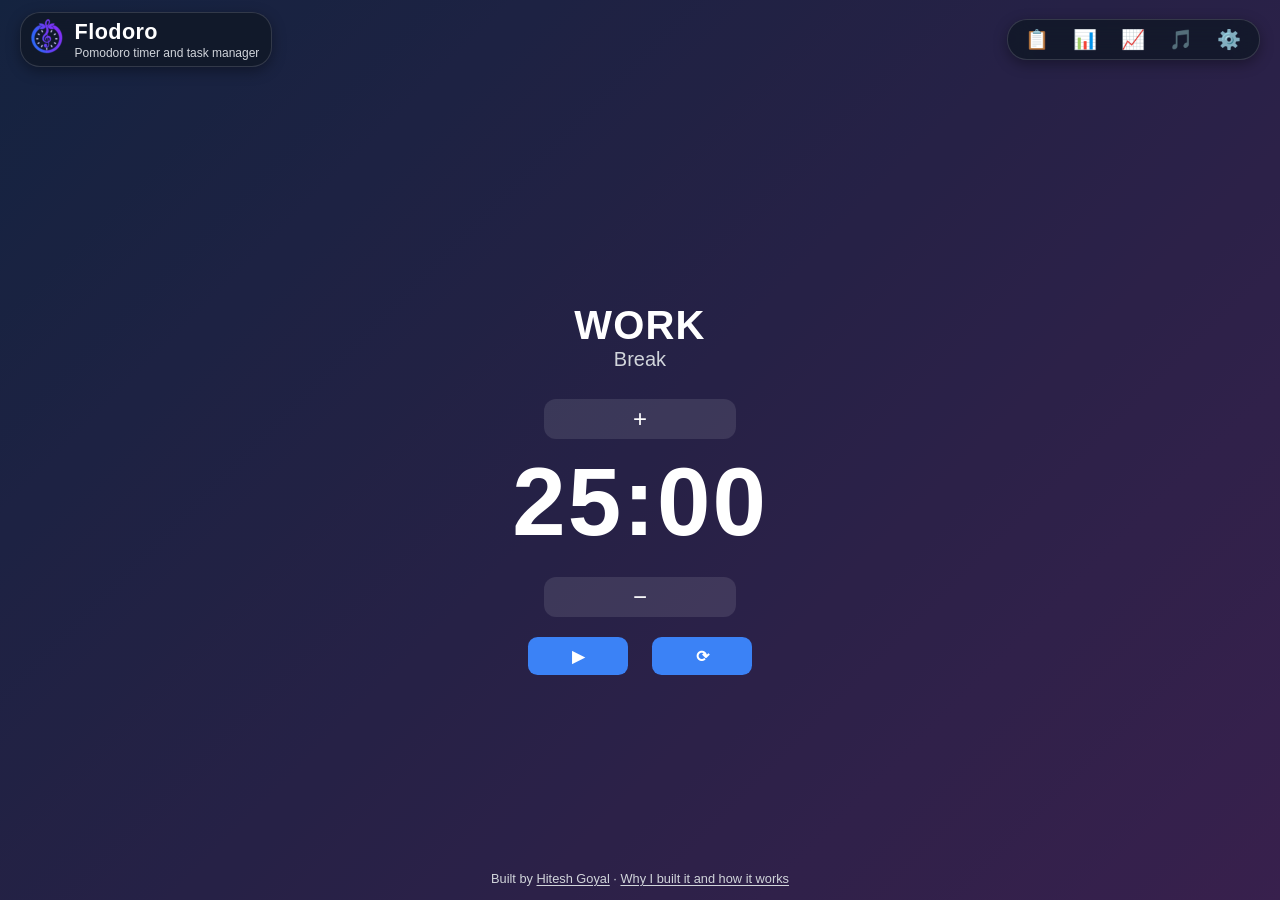
==== commit a8f8ddc5: "Revert responsive.css; fix settings label truncation only Remove the broad responsive layout layer t" ====
--- a/index.html
+++ b/index.html
@@ -3,7 +3,7 @@
 
 <head>
   <meta charset="UTF-8" />
-  <meta name="viewport" content="width=device-width, initial-scale=1.0, viewport-fit=cover" />
+  <meta name="viewport" content="width=device-width, initial-scale=1.0" />
   <title>Flodoro — Pomodoro timer and task manager</title>
   <meta name="description"
     content="A free Pomodoro timer and task list that runs in your browser. No account; tasks and history stay on your device. Optional music from your own folders." />
@@ -81,7 +81,6 @@
   <link rel="icon" type="image/png" sizes="32x32" href="assets/flodoro-logo/flodoro-logo-32.png" />
   <link rel="apple-touch-icon" href="assets/flodoro-logo/flodoro-logo-180.png" />
   <link rel="stylesheet" href="style.css" />
-  <link rel="stylesheet" href="responsive.css" />
 </head>
 
 <body>
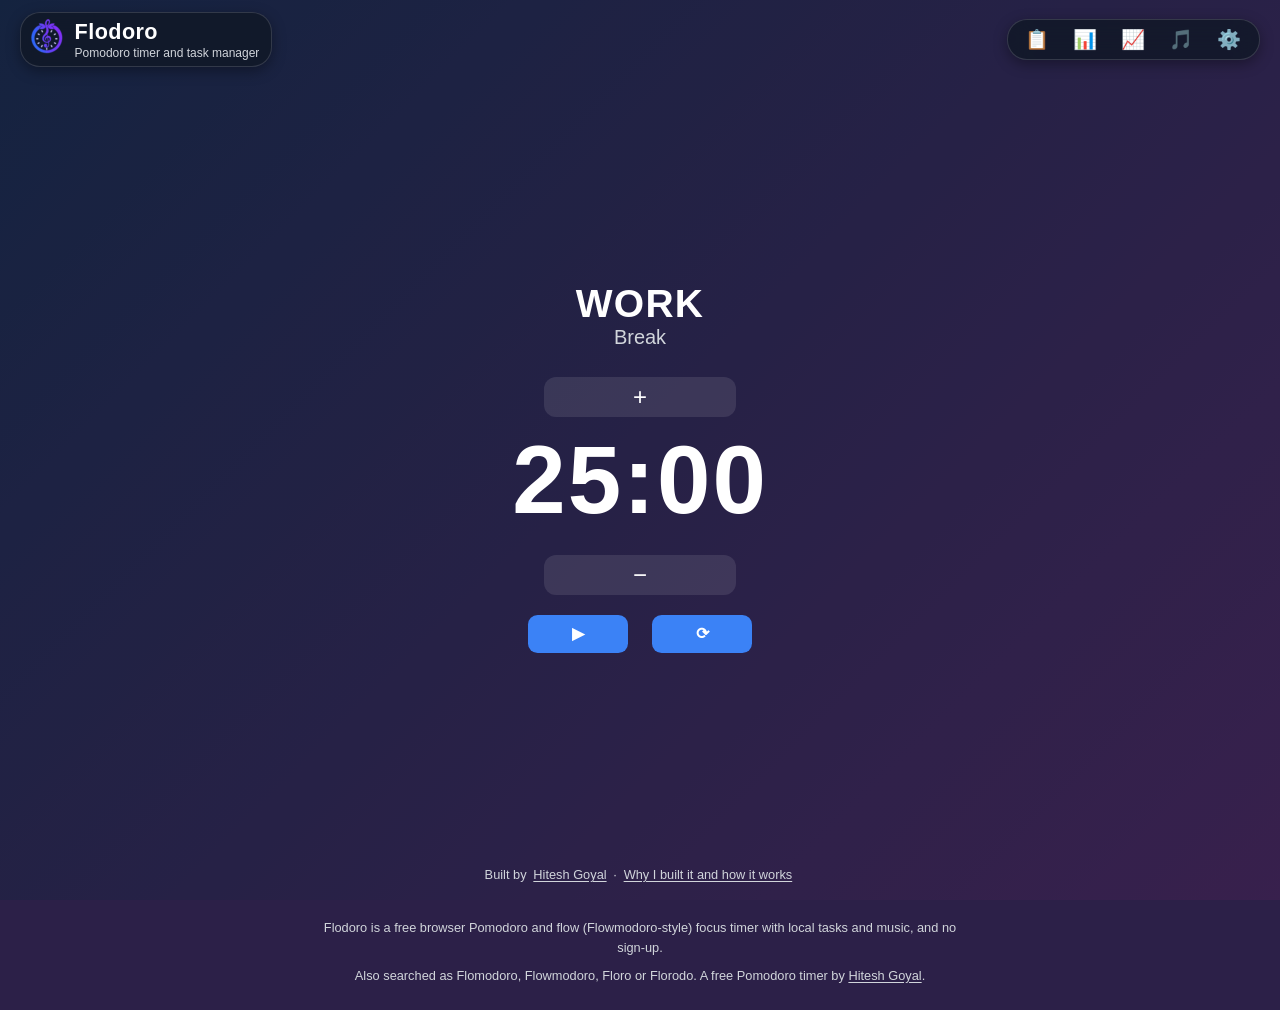
==== commit 67174be6: "Add crawlable Flodoro copy and trim the sitemap Give the app page a short static description and the" ====
--- a/index.html
+++ b/index.html
@@ -6,7 +6,7 @@
   <meta name="viewport" content="width=device-width, initial-scale=1.0" />
   <title>Flodoro — Pomodoro timer and task manager</title>
   <meta name="description"
-    content="A free Pomodoro timer and task list that runs in your browser. No account; tasks and history stay on your device. Optional music from your own folders." />
+    content="Flodoro is a free Pomodoro timer and task list in your browser. No account; tasks and history stay on your device." />
   <meta name="author" content="Hitesh Goyal" />
   <link rel="author" href="https://hiteshgoyal.me/" />
   <meta name="robots" content="index, follow, max-image-preview:large" />
@@ -44,7 +44,15 @@
       "@type": ["SoftwareApplication", "WebApplication"],
       "@id": "https://hiteshgoyal.me/flodoro/#app",
       "name": "Flodoro",
-      "alternateName": "Flodoro Pomodoro",
+      "alternateName": [
+        "Flodoro Pomodoro",
+        "Flodoro Timer",
+        "Flomodoro",
+        "Flowmodoro",
+        "Floro",
+        "Florodo",
+        "Flodoro Pomodoro Timer"
+      ],
       "url": "https://hiteshgoyal.me/flodoro/",
       "image": "https://hiteshgoyal.me/flodoro/assets/og-image.png",
       "codeRepository": "https://github.com/indianeagle4599/flodoro",
@@ -52,8 +60,13 @@
         "https://github.com/indianeagle4599/flodoro",
         "https://hiteshgoyal.me/projects/flodoro/"
       ],
-      "description": "A free Pomodoro timer and task list that runs in your browser. No account; tasks and history stay on your device. Optional music from your own folders.",
+      "description": "Flodoro is a free Pomodoro timer and task list in your browser. No account; tasks and history stay on your device.",
       "author": {
+        "@type": "Person",
+        "name": "Hitesh Goyal",
+        "url": "https://hiteshgoyal.me/"
+      },
+      "creator": {
         "@type": "Person",
         "name": "Hitesh Goyal",
         "url": "https://hiteshgoyal.me/"
@@ -339,6 +352,10 @@
     </div>
     <footer class="site-credit">Built by <a href="https://hiteshgoyal.me/">Hitesh Goyal</a> · <a href="https://hiteshgoyal.me/projects/flodoro/">Why I built it and how it works</a></footer>
   </div>
+  <section class="app-about" aria-label="About Flodoro">
+    <p>Flodoro is a free browser Pomodoro and flow (Flowmodoro-style) focus timer with local tasks and music, and no sign-up.</p>
+    <p>Also searched as Flomodoro, Flowmodoro, Floro or Florodo. A free Pomodoro timer by <a href="https://hiteshgoyal.me/">Hitesh Goyal</a>.</p>
+  </section>
   <audio id="audio-player" preload="none"></audio>
   <script src="app.js" defer></script>
   <script data-goatcounter="https://hitesh-pomodoro.goatcounter.com/count"
--- a/style.css
+++ b/style.css
@@ -13,13 +13,15 @@
   --font-family: "Segoe UI", Roboto, Helvetica, Arial, sans-serif;
   --color-primary: #fff;
   --color-secondary: #d1d5db;
+  --about-bg: #2c2048;
   --color-accent: #3b82f6;
   --color-danger: #ef4444;
   --color-bg-overlay: rgba(0, 0, 0, 0.35);
   --panel-bg: rgba(17, 24, 39, 0.75);
   --font-size-title: 2.5rem;
-  --font-size-timer: 6rem;
-  --font-size-label: 2.5rem;
+  --font-size-timer: clamp(3.5rem, 10vmin + 1.5rem, 6rem);
+  --font-size-label: clamp(1.35rem, 3vmin + 0.75rem, 2.5rem);
+  --app-footer-space: 2.75rem;
   --border-radius: 12px;
   --input-bg: #374151;
   --input-color: #ffffff;
@@ -42,20 +44,36 @@
   margin: 0;
   padding: 0;
   width: 100%;
-  height: 100%;
-  overflow: hidden;
+  min-height: 100%;
   font-family: var(--font-family);
   color: var(--color-primary);
+}
+
+/* The timer fills the first screen. The document can scroll to the about
+   copy underneath without a layout-shifting scrollbar. */
+html {
+  overflow-x: hidden;
+  overflow-y: auto;
+  scrollbar-width: none;
+}
+
+html::-webkit-scrollbar {
+  width: 0;
+  height: 0;
 }
 
 #app {
   position: relative;
   width: 100%;
-  height: 100%;
+  height: 100vh;
+  height: 100dvh;
+  overflow: hidden;
   display: flex;
   flex-direction: column;
   align-items: center;
-  justify-content: space-between;
+  justify-content: flex-start;
+  box-sizing: border-box;
+  padding-bottom: var(--app-footer-space);
   /* The background image will be updated by JavaScript via inline style */
   background-size: cover;
   background-position: center;
@@ -122,11 +140,11 @@
   letter-spacing: 0.02em;
   color: #ffffff;
   white-space: nowrap;
+  flex-shrink: 0;
 }
 
 .navbar-copy {
   min-width: 0;
-  overflow: hidden;
 }
 
 .navbar-tagline {
@@ -160,6 +178,36 @@
   color: var(--color-primary);
 }
 
+/* Same type size and colour as .site-credit. Sits after the full-screen app. */
+.app-about {
+  box-sizing: border-box;
+  margin: 0;
+  padding: 1.15rem 1.25rem 1.6rem;
+  text-align: center;
+  color: var(--color-secondary);
+  font-size: 0.8rem;
+  line-height: 1.5;
+  background: var(--about-bg);
+}
+
+.app-about p {
+  max-width: 40rem;
+  margin: 0 auto;
+}
+
+.app-about p + p {
+  margin-top: 0.55rem;
+}
+
+.app-about a {
+  color: inherit;
+  text-underline-offset: 0.15em;
+}
+
+.app-about a:hover {
+  color: var(--color-primary);
+}
+
 /* Header buttons container groups tasks, history and settings icons */
 .header-buttons {
   display: flex;
@@ -247,13 +295,17 @@
 
 /* Main content area containing timer and controls */
 .main-content {
-  flex: 1;
+  flex: 1 1 auto;
+  width: 100%;
+  max-width: 100%;
+  min-height: 0;
   display: flex;
   flex-direction: column;
   align-items: center;
   justify-content: center;
   text-align: center;
   padding: 1rem;
+  box-sizing: border-box;
 }
 
 .noscript-notice {
@@ -396,6 +448,9 @@
   color: var(--color-primary);
   z-index: 2;
   overflow-y: auto;
+  overscroll-behavior: contain;
+  max-height: calc(100dvh - var(--panel-top) - 0.75rem);
+  box-sizing: border-box;
   transition: opacity 0.3s ease, transform 0.3s ease;
 }
 
@@ -806,6 +861,12 @@
   }
 }
 
+@media (max-width: 480px) and (orientation: portrait) {
+  .navbar-tagline {
+    display: none;
+  }
+}
+
 @media (max-width: 420px) {
   .app-navbar {
     gap: 0.5rem;
@@ -813,11 +874,8 @@
   }
 
   .navbar-brand {
-    flex-shrink: 0;
-  }
-
-  .navbar-tagline {
-    display: none;
+    flex-shrink: 1;
+    min-width: 0;
   }
 
   .header-tray {
@@ -1014,6 +1072,37 @@
   gap: 0.75rem;
 }
 
+.settings-panel {
+  display: flex;
+  flex-direction: column;
+  overflow: hidden;
+}
+
+.settings-panel > .settings-title {
+  flex-shrink: 0;
+}
+
+.settings-panel > .settings-content {
+  flex: 1 1 auto;
+  min-height: 0;
+  overflow-y: auto;
+  overscroll-behavior: contain;
+}
+
+.settings-panel .settings-actions {
+  position: sticky;
+  bottom: 0;
+  margin-top: 0.5rem;
+  margin-left: -1rem;
+  margin-right: -1rem;
+  margin-bottom: -1rem;
+  padding: 0.75rem 1rem 1rem;
+  z-index: 2;
+  background-color: #111827;
+  border-top: 1px solid var(--panel-border);
+  box-shadow: 0 -14px 18px #111827;
+}
+
 .volume-group {
   display: flex;
   align-items: center;
@@ -1083,6 +1172,10 @@
   font-size: 0.875rem;
   margin-bottom: 0.5rem;
   color: var(--color-secondary);
+  white-space: normal;
+  line-height: 1.25;
+  overflow-wrap: normal;
+  word-break: normal;
 }
 
 .settings-group input[type="number"],
@@ -1160,6 +1253,18 @@
 .settings-row .settings-group {
   flex: 1 1 0;
   min-width: 4rem;
+}
+
+/* Two-column settings: long label on its own row (desktop / tablet wide layouts) */
+.settings-row:has(#sessions-before-long) .settings-group:has(#sessions-before-long) {
+  flex: 1 1 100%;
+  min-width: 0;
+  max-width: 100%;
+}
+
+.settings-row .settings-group label {
+  overflow: visible;
+  overflow-wrap: break-word;
 }
 
 /* Colour input row for gradient pickers */
@@ -1328,3 +1433,185 @@
 .star-button:hover {
   color: var(--color-accent-light);
 }
+
+/* --- Viewport tuning (layout only; colors and structure unchanged) --- */
+
+.site-credit a {
+  display: inline-block;
+  padding: 0.25rem 0.2rem;
+}
+
+@media (pointer: coarse) {
+  .header-tray .icon-button {
+    min-width: 2.75rem;
+    min-height: 2.75rem;
+    display: inline-flex;
+    align-items: center;
+    justify-content: center;
+    box-sizing: border-box;
+  }
+
+  .control-button {
+    min-height: 2.75rem;
+    box-sizing: border-box;
+  }
+
+  .time-adjust-btn {
+    min-height: 2.75rem !important;
+    box-sizing: border-box;
+  }
+
+  .site-credit a {
+    min-height: 2.75rem;
+    line-height: 1.25;
+  }
+}
+
+@media (orientation: landscape) and (max-height: 520px) {
+  :root {
+    --font-size-timer: clamp(2.5rem, 24vh, 3.75rem);
+    --font-size-label: clamp(1rem, 9vh, 1.45rem);
+    --app-footer-space: 2.15rem;
+  }
+
+  .app-navbar {
+    padding-top: 0.45rem;
+    padding-bottom: 0.35rem;
+  }
+
+  .navbar-tagline {
+    display: none;
+  }
+
+  .main-content {
+    padding: 0.15rem 1rem 0.25rem;
+    justify-content: center;
+  }
+
+  .mode-toggle {
+    margin-bottom: 0.15rem;
+  }
+
+  .mode-sub {
+    font-size: clamp(0.7rem, 3.5vh, 0.95rem);
+    line-height: 1.1;
+  }
+
+  .timer-wrapper {
+    flex-direction: row;
+    align-items: center;
+    justify-content: center;
+    margin-top: 0.25rem !important;
+    margin-bottom: 0.25rem !important;
+    gap: 0.6rem;
+    max-width: min(34rem, 100%);
+  }
+
+  .time-adjust-btn {
+    width: min(5.5rem, 18vw) !important;
+    flex: 0 0 auto;
+  }
+
+  .timer-display {
+    margin-bottom: 0;
+    line-height: 1;
+    flex: 0 1 auto;
+  }
+
+  .controls {
+    gap: 0.65rem;
+    margin-top: 0.15rem;
+  }
+
+  .site-credit {
+    bottom: 0.45rem;
+    font-size: clamp(0.62rem, 2.6vh, 0.75rem);
+    line-height: 1.2;
+  }
+}
+
+@media (min-width: 1920px) {
+  .main-content {
+    padding-inline: clamp(1rem, 2.5vw, 2.5rem);
+  }
+}
+
+/* Portrait phones ≤480px: stack icon tray when a single row would crowd or overlap */
+@media (max-width: 480px) and (orientation: portrait) {
+  :root {
+    --panel-top: 7.5rem;
+  }
+
+  .app-navbar {
+    flex-wrap: wrap;
+    align-items: stretch;
+    gap: 0.45rem;
+    padding-inline: 0.65rem;
+  }
+
+  .navbar-brand {
+    flex: 1 1 auto;
+    min-width: 0;
+    max-width: 100%;
+  }
+
+  .header-tray {
+    flex: 1 1 100%;
+    width: 100%;
+    justify-content: space-between;
+    gap: 0.15rem;
+    padding-inline: 0.25rem;
+    box-sizing: border-box;
+  }
+
+  .header-tray .icon-button {
+    flex: 1 1 0;
+    min-width: 0;
+    max-width: 2.85rem;
+    padding-inline: 0;
+  }
+}
+
+/* Phone / small tablet: keep slideout panels inside the viewport */
+@media (max-width: 932px) {
+  .settings-panel,
+  .tasks-panel,
+  .history-panel,
+  .audio-panel,
+  .stats-panel,
+  .notification-panel,
+  .playlist-panel {
+    left: 0.75rem;
+    right: 0.75rem;
+    width: auto;
+    max-width: none;
+  }
+
+  .settings-panel .settings-row {
+    flex-direction: column;
+    gap: 0.5rem;
+    margin-bottom: 0.65rem;
+  }
+
+  .settings-panel .settings-row .settings-group {
+    flex: 1 1 100%;
+    min-width: 0;
+    width: 100%;
+  }
+
+  .settings-panel > .settings-content {
+    -webkit-overflow-scrolling: touch;
+  }
+}
+
+@media (orientation: landscape) and (max-height: 520px) {
+  .settings-panel,
+  .tasks-panel,
+  .history-panel,
+  .audio-panel,
+  .stats-panel,
+  .notification-panel,
+  .playlist-panel {
+    max-height: calc(100dvh - var(--panel-top) - 0.5rem);
+  }
+}
